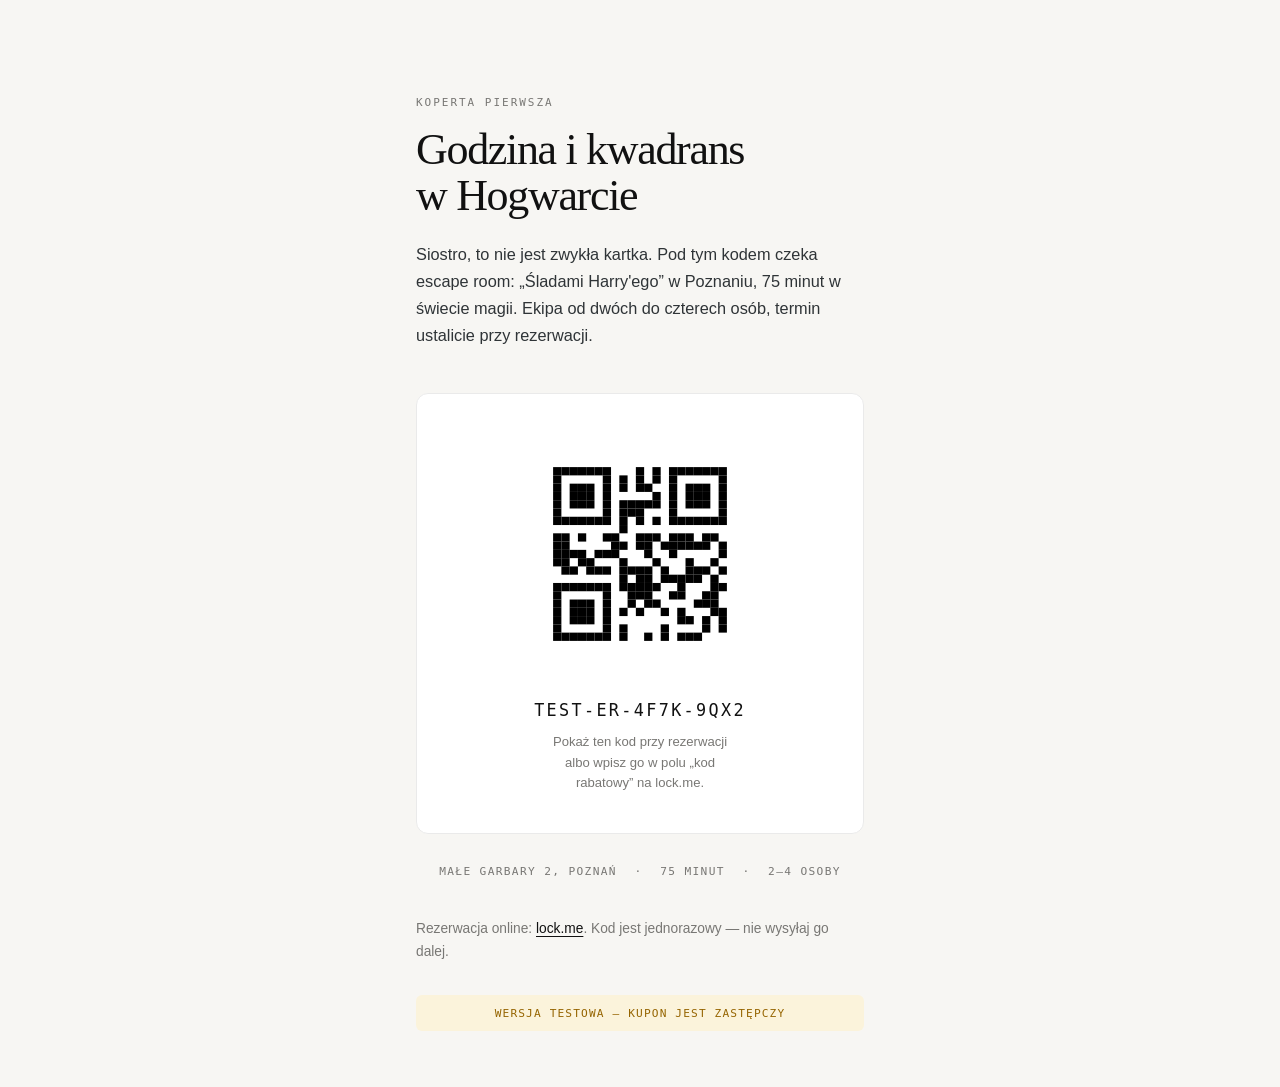
==== docs/index.html @ 8e48759a "Strona-zagadka z kuponem: kodek hex, QR inline, karta A4 do druku" ====
<!doctype html>
<html lang="pl">
<head>
<meta charset="utf-8">
<meta name="viewport" content="width=device-width, initial-scale=1">
<meta name="robots" content="noindex,nofollow,noarchive">
<title>Koperta pierwsza — kod</title>
<style>
/* Wspólne CSS strony i karty. Paleta: ciepła kość, off-black, jeden pastel na ostrzeżenie. */
:root {
  --bone: #f7f6f3;
  --surface: #ffffff;
  --line: #eaeaea;
  --ink: #111111;
  --muted: #787774;
  --note-bg: #fbf3db;
  --note-ink: #956400;
  --serif: "Iowan Old Style", "Palatino Linotype", Palatino, "Book Antiqua", Georgia, serif;
  --sans: "Helvetica Neue", Helvetica, system-ui, -apple-system, "Segoe UI", sans-serif;
  --mono: "JetBrains Mono", ui-monospace, "SF Mono", "DejaVu Sans Mono", monospace;
}

* { box-sizing: border-box; }

body {
  margin: 0;
  background: var(--bone);
  color: var(--ink);
  font-family: var(--sans);
  -webkit-font-smoothing: antialiased;
}

.eyebrow {
  margin: 0;
  font-family: var(--mono);
  font-size: 0.688rem;
  letter-spacing: 0.18em;
  text-transform: uppercase;
  color: var(--muted);
}

a { color: var(--ink); text-decoration-thickness: 1px; text-underline-offset: 3px; }
a:hover { color: #333; }

code {
  font-family: var(--mono);
  font-size: 0.92em;
  background: var(--bone);
  border: 1px solid var(--line);
  border-radius: 4px;
  padding: 0.05em 0.35em;
}
.wrap {
  max-width: 32rem;
  margin: 0 auto;
  padding: clamp(2.5rem, 8vw, 6rem) clamp(1.25rem, 5vw, 2rem) 3.5rem;
}

h1 {
  margin: 1.1rem 0 0;
  font-family: var(--serif);
  font-weight: 500;
  font-size: clamp(2rem, 7vw, 2.75rem);
  line-height: 1.05;
  letter-spacing: -0.03em;
  text-wrap: balance;
}

.lead {
  margin: 1.4rem 0 0;
  font-size: 1.02rem;
  line-height: 1.65;
  color: #2f3437;
  text-wrap: pretty;
}

.ticket {
  margin: 2.75rem 0 0;
  padding: clamp(1.75rem, 6vw, 2.5rem);
  background: var(--surface);
  border: 1px solid var(--line);
  border-radius: 12px;
  text-align: center;
  transition: box-shadow 200ms ease;
}
.ticket:hover { box-shadow: 0 2px 8px rgba(0, 0, 0, 0.04); }

.qr { width: min(15rem, 62vw); margin: 0 auto; }
.qr svg { display: block; width: 100%; height: auto; }

.code {
  margin: 1.6rem 0 0;
  font-family: var(--mono);
  font-size: 1.05rem;
  letter-spacing: 0.14em;
}

.note {
  margin: 0.8rem auto 0;
  max-width: 26ch;
  font-size: 0.82rem;
  line-height: 1.55;
  color: var(--muted);
}

.meta {
  display: flex;
  flex-wrap: wrap;
  justify-content: center;
  gap: 0.5rem 1.1rem;
  margin: 1.9rem 0 0;
  font-family: var(--mono);
  font-size: 0.7rem;
  letter-spacing: 0.12em;
  text-transform: uppercase;
  color: var(--muted);
}
.meta span + span::before { content: "·"; margin-right: 1.1rem; }

.foot {
  margin: 2.5rem 0 0;
  font-size: 0.86rem;
  line-height: 1.65;
  color: var(--muted);
}

.notice {
  margin: 2rem 0 0;
  padding: 0.72rem 0.9rem;
  background: var(--note-bg);
  color: var(--note-ink);
  border-radius: 6px;
  font-family: var(--mono);
  font-size: 0.7rem;
  letter-spacing: 0.1em;
  text-transform: uppercase;
  text-align: center;
}

.rise {
  animation: rise 600ms cubic-bezier(0.16, 1, 0.3, 1) both;
  animation-delay: calc(var(--i, 0) * 90ms);
}
@keyframes rise { from { opacity: 0; transform: translateY(12px); } }
@media (prefers-reduced-motion: reduce) { .rise { animation: none; } }
</style>
</head>
<body>
<main class="wrap">
  <header>
    <p class="eyebrow rise" style="--i:0">Koperta pierwsza</p>
    <h1 class="rise" style="--i:0">Godzina i kwadrans w Hogwarcie</h1>
    <p class="lead rise" style="--i:1">Siostro, to nie jest zwykła kartka. Pod tym kodem czeka escape room: „Śladami Harry'ego” w Poznaniu, 75 minut w świecie magii. Ekipa od dwóch do czterech osób, termin ustalicie przy rezerwacji.</p>
  </header>

  <section class="ticket rise" style="--i:2">
    <div class="qr"><svg xmlns="http://www.w3.org/2000/svg" viewBox="0 0 29 29" preserveAspectRatio="xMidYMid meet" role="img" aria-label="Kod QR kuponu">
	<g id="QRcode">
		<rect x="0" y="0" width="29" height="29" fill="#ffffff"/>
		<g id="Pattern" transform="translate(4,4)">
			<rect x="0" y="0" width="1" height="1" fill="#000000"/>
			<rect x="1" y="0" width="1" height="1" fill="#000000"/>
			<rect x="2" y="0" width="1" height="1" fill="#000000"/>
			<rect x="3" y="0" width="1" height="1" fill="#000000"/>
			<rect x="4" y="0" width="1" height="1" fill="#000000"/>
			<rect x="5" y="0" width="1" height="1" fill="#000000"/>
			<rect x="6" y="0" width="1" height="1" fill="#000000"/>
			<rect x="10" y="0" width="1" height="1" fill="#000000"/>
			<rect x="12" y="0" width="1" height="1" fill="#000000"/>
			<rect x="14" y="0" width="1" height="1" fill="#000000"/>
			<rect x="15" y="0" width="1" height="1" fill="#000000"/>
			<rect x="16" y="0" width="1" height="1" fill="#000000"/>
			<rect x="17" y="0" width="1" height="1" fill="#000000"/>
			<rect x="18" y="0" width="1" height="1" fill="#000000"/>
			<rect x="19" y="0" width="1" height="1" fill="#000000"/>
			<rect x="20" y="0" width="1" height="1" fill="#000000"/>
			<rect x="0" y="1" width="1" height="1" fill="#000000"/>
			<rect x="6" y="1" width="1" height="1" fill="#000000"/>
			<rect x="8" y="1" width="1" height="1" fill="#000000"/>
			<rect x="10" y="1" width="1" height="1" fill="#000000"/>
			<rect x="12" y="1" width="1" height="1" fill="#000000"/>
			<rect x="14" y="1" width="1" height="1" fill="#000000"/>
			<rect x="20" y="1" width="1" height="1" fill="#000000"/>
			<rect x="0" y="2" width="1" height="1" fill="#000000"/>
			<rect x="2" y="2" width="1" height="1" fill="#000000"/>
			<rect x="3" y="2" width="1" height="1" fill="#000000"/>
			<rect x="4" y="2" width="1" height="1" fill="#000000"/>
			<rect x="6" y="2" width="1" height="1" fill="#000000"/>
			<rect x="8" y="2" width="1" height="1" fill="#000000"/>
			<rect x="10" y="2" width="1" height="1" fill="#000000"/>
			<rect x="11" y="2" width="1" height="1" fill="#000000"/>
			<rect x="14" y="2" width="1" height="1" fill="#000000"/>
			<rect x="16" y="2" width="1" height="1" fill="#000000"/>
			<rect x="17" y="2" width="1" height="1" fill="#000000"/>
			<rect x="18" y="2" width="1" height="1" fill="#000000"/>
			<rect x="20" y="2" width="1" height="1" fill="#000000"/>
			<rect x="0" y="3" width="1" height="1" fill="#000000"/>
			<rect x="2" y="3" width="1" height="1" fill="#000000"/>
			<rect x="3" y="3" width="1" height="1" fill="#000000"/>
			<rect x="4" y="3" width="1" height="1" fill="#000000"/>
			<rect x="6" y="3" width="1" height="1" fill="#000000"/>
			<rect x="12" y="3" width="1" height="1" fill="#000000"/>
			<rect x="14" y="3" width="1" height="1" fill="#000000"/>
			<rect x="16" y="3" width="1" height="1" fill="#000000"/>
			<rect x="17" y="3" width="1" height="1" fill="#000000"/>
			<rect x="18" y="3" width="1" height="1" fill="#000000"/>
			<rect x="20" y="3" width="1" height="1" fill="#000000"/>
			<rect x="0" y="4" width="1" height="1" fill="#000000"/>
			<rect x="2" y="4" width="1" height="1" fill="#000000"/>
			<rect x="3" y="4" width="1" height="1" fill="#000000"/>
			<rect x="4" y="4" width="1" height="1" fill="#000000"/>
			<rect x="6" y="4" width="1" height="1" fill="#000000"/>
			<rect x="8" y="4" width="1" height="1" fill="#000000"/>
			<rect x="9" y="4" width="1" height="1" fill="#000000"/>
			<rect x="10" y="4" width="1" height="1" fill="#000000"/>
			<rect x="11" y="4" width="1" height="1" fill="#000000"/>
			<rect x="12" y="4" width="1" height="1" fill="#000000"/>
			<rect x="14" y="4" width="1" height="1" fill="#000000"/>
			<rect x="16" y="4" width="1" height="1" fill="#000000"/>
			<rect x="17" y="4" width="1" height="1" fill="#000000"/>
			<rect x="18" y="4" width="1" height="1" fill="#000000"/>
			<rect x="20" y="4" width="1" height="1" fill="#000000"/>
			<rect x="0" y="5" width="1" height="1" fill="#000000"/>
			<rect x="6" y="5" width="1" height="1" fill="#000000"/>
			<rect x="8" y="5" width="1" height="1" fill="#000000"/>
			<rect x="9" y="5" width="1" height="1" fill="#000000"/>
			<rect x="10" y="5" width="1" height="1" fill="#000000"/>
			<rect x="14" y="5" width="1" height="1" fill="#000000"/>
			<rect x="20" y="5" width="1" height="1" fill="#000000"/>
			<rect x="0" y="6" width="1" height="1" fill="#000000"/>
			<rect x="1" y="6" width="1" height="1" fill="#000000"/>
			<rect x="2" y="6" width="1" height="1" fill="#000000"/>
			<rect x="3" y="6" width="1" height="1" fill="#000000"/>
			<rect x="4" y="6" width="1" height="1" fill="#000000"/>
			<rect x="5" y="6" width="1" height="1" fill="#000000"/>
			<rect x="6" y="6" width="1" height="1" fill="#000000"/>
			<rect x="8" y="6" width="1" height="1" fill="#000000"/>
			<rect x="10" y="6" width="1" height="1" fill="#000000"/>
			<rect x="12" y="6" width="1" height="1" fill="#000000"/>
			<rect x="14" y="6" width="1" height="1" fill="#000000"/>
			<rect x="15" y="6" width="1" height="1" fill="#000000"/>
			<rect x="16" y="6" width="1" height="1" fill="#000000"/>
			<rect x="17" y="6" width="1" height="1" fill="#000000"/>
			<rect x="18" y="6" width="1" height="1" fill="#000000"/>
			<rect x="19" y="6" width="1" height="1" fill="#000000"/>
			<rect x="20" y="6" width="1" height="1" fill="#000000"/>
			<rect x="8" y="7" width="1" height="1" fill="#000000"/>
			<rect x="0" y="8" width="1" height="1" fill="#000000"/>
			<rect x="1" y="8" width="1" height="1" fill="#000000"/>
			<rect x="3" y="8" width="1" height="1" fill="#000000"/>
			<rect x="6" y="8" width="1" height="1" fill="#000000"/>
			<rect x="7" y="8" width="1" height="1" fill="#000000"/>
			<rect x="10" y="8" width="1" height="1" fill="#000000"/>
			<rect x="11" y="8" width="1" height="1" fill="#000000"/>
			<rect x="12" y="8" width="1" height="1" fill="#000000"/>
			<rect x="14" y="8" width="1" height="1" fill="#000000"/>
			<rect x="15" y="8" width="1" height="1" fill="#000000"/>
			<rect x="16" y="8" width="1" height="1" fill="#000000"/>
			<rect x="18" y="8" width="1" height="1" fill="#000000"/>
			<rect x="19" y="8" width="1" height="1" fill="#000000"/>
			<rect x="0" y="9" width="1" height="1" fill="#000000"/>
			<rect x="1" y="9" width="1" height="1" fill="#000000"/>
			<rect x="7" y="9" width="1" height="1" fill="#000000"/>
			<rect x="8" y="9" width="1" height="1" fill="#000000"/>
			<rect x="10" y="9" width="1" height="1" fill="#000000"/>
			<rect x="11" y="9" width="1" height="1" fill="#000000"/>
			<rect x="13" y="9" width="1" height="1" fill="#000000"/>
			<rect x="14" y="9" width="1" height="1" fill="#000000"/>
			<rect x="15" y="9" width="1" height="1" fill="#000000"/>
			<rect x="16" y="9" width="1" height="1" fill="#000000"/>
			<rect x="17" y="9" width="1" height="1" fill="#000000"/>
			<rect x="18" y="9" width="1" height="1" fill="#000000"/>
			<rect x="20" y="9" width="1" height="1" fill="#000000"/>
			<rect x="0" y="10" width="1" height="1" fill="#000000"/>
			<rect x="1" y="10" width="1" height="1" fill="#000000"/>
			<rect x="2" y="10" width="1" height="1" fill="#000000"/>
			<rect x="3" y="10" width="1" height="1" fill="#000000"/>
			<rect x="5" y="10" width="1" height="1" fill="#000000"/>
			<rect x="6" y="10" width="1" height="1" fill="#000000"/>
			<rect x="7" y="10" width="1" height="1" fill="#000000"/>
			<rect x="11" y="10" width="1" height="1" fill="#000000"/>
			<rect x="14" y="10" width="1" height="1" fill="#000000"/>
			<rect x="20" y="10" width="1" height="1" fill="#000000"/>
			<rect x="0" y="11" width="1" height="1" fill="#000000"/>
			<rect x="1" y="11" width="1" height="1" fill="#000000"/>
			<rect x="3" y="11" width="1" height="1" fill="#000000"/>
			<rect x="4" y="11" width="1" height="1" fill="#000000"/>
			<rect x="8" y="11" width="1" height="1" fill="#000000"/>
			<rect x="12" y="11" width="1" height="1" fill="#000000"/>
			<rect x="16" y="11" width="1" height="1" fill="#000000"/>
			<rect x="19" y="11" width="1" height="1" fill="#000000"/>
			<rect x="1" y="12" width="1" height="1" fill="#000000"/>
			<rect x="2" y="12" width="1" height="1" fill="#000000"/>
			<rect x="4" y="12" width="1" height="1" fill="#000000"/>
			<rect x="5" y="12" width="1" height="1" fill="#000000"/>
			<rect x="6" y="12" width="1" height="1" fill="#000000"/>
			<rect x="8" y="12" width="1" height="1" fill="#000000"/>
			<rect x="9" y="12" width="1" height="1" fill="#000000"/>
			<rect x="10" y="12" width="1" height="1" fill="#000000"/>
			<rect x="11" y="12" width="1" height="1" fill="#000000"/>
			<rect x="13" y="12" width="1" height="1" fill="#000000"/>
			<rect x="16" y="12" width="1" height="1" fill="#000000"/>
			<rect x="17" y="12" width="1" height="1" fill="#000000"/>
			<rect x="18" y="12" width="1" height="1" fill="#000000"/>
			<rect x="20" y="12" width="1" height="1" fill="#000000"/>
			<rect x="8" y="13" width="1" height="1" fill="#000000"/>
			<rect x="10" y="13" width="1" height="1" fill="#000000"/>
			<rect x="11" y="13" width="1" height="1" fill="#000000"/>
			<rect x="13" y="13" width="1" height="1" fill="#000000"/>
			<rect x="14" y="13" width="1" height="1" fill="#000000"/>
			<rect x="15" y="13" width="1" height="1" fill="#000000"/>
			<rect x="16" y="13" width="1" height="1" fill="#000000"/>
			<rect x="17" y="13" width="1" height="1" fill="#000000"/>
			<rect x="19" y="13" width="1" height="1" fill="#000000"/>
			<rect x="0" y="14" width="1" height="1" fill="#000000"/>
			<rect x="1" y="14" width="1" height="1" fill="#000000"/>
			<rect x="2" y="14" width="1" height="1" fill="#000000"/>
			<rect x="3" y="14" width="1" height="1" fill="#000000"/>
			<rect x="4" y="14" width="1" height="1" fill="#000000"/>
			<rect x="5" y="14" width="1" height="1" fill="#000000"/>
			<rect x="6" y="14" width="1" height="1" fill="#000000"/>
			<rect x="8" y="14" width="1" height="1" fill="#000000"/>
			<rect x="9" y="14" width="1" height="1" fill="#000000"/>
			<rect x="10" y="14" width="1" height="1" fill="#000000"/>
			<rect x="11" y="14" width="1" height="1" fill="#000000"/>
			<rect x="12" y="14" width="1" height="1" fill="#000000"/>
			<rect x="15" y="14" width="1" height="1" fill="#000000"/>
			<rect x="19" y="14" width="1" height="1" fill="#000000"/>
			<rect x="20" y="14" width="1" height="1" fill="#000000"/>
			<rect x="0" y="15" width="1" height="1" fill="#000000"/>
			<rect x="6" y="15" width="1" height="1" fill="#000000"/>
			<rect x="9" y="15" width="1" height="1" fill="#000000"/>
			<rect x="10" y="15" width="1" height="1" fill="#000000"/>
			<rect x="11" y="15" width="1" height="1" fill="#000000"/>
			<rect x="14" y="15" width="1" height="1" fill="#000000"/>
			<rect x="15" y="15" width="1" height="1" fill="#000000"/>
			<rect x="18" y="15" width="1" height="1" fill="#000000"/>
			<rect x="19" y="15" width="1" height="1" fill="#000000"/>
			<rect x="0" y="16" width="1" height="1" fill="#000000"/>
			<rect x="2" y="16" width="1" height="1" fill="#000000"/>
			<rect x="3" y="16" width="1" height="1" fill="#000000"/>
			<rect x="4" y="16" width="1" height="1" fill="#000000"/>
			<rect x="6" y="16" width="1" height="1" fill="#000000"/>
			<rect x="9" y="16" width="1" height="1" fill="#000000"/>
			<rect x="11" y="16" width="1" height="1" fill="#000000"/>
			<rect x="12" y="16" width="1" height="1" fill="#000000"/>
			<rect x="17" y="16" width="1" height="1" fill="#000000"/>
			<rect x="18" y="16" width="1" height="1" fill="#000000"/>
			<rect x="19" y="16" width="1" height="1" fill="#000000"/>
			<rect x="0" y="17" width="1" height="1" fill="#000000"/>
			<rect x="2" y="17" width="1" height="1" fill="#000000"/>
			<rect x="3" y="17" width="1" height="1" fill="#000000"/>
			<rect x="4" y="17" width="1" height="1" fill="#000000"/>
			<rect x="6" y="17" width="1" height="1" fill="#000000"/>
			<rect x="8" y="17" width="1" height="1" fill="#000000"/>
			<rect x="10" y="17" width="1" height="1" fill="#000000"/>
			<rect x="13" y="17" width="1" height="1" fill="#000000"/>
			<rect x="15" y="17" width="1" height="1" fill="#000000"/>
			<rect x="19" y="17" width="1" height="1" fill="#000000"/>
			<rect x="20" y="17" width="1" height="1" fill="#000000"/>
			<rect x="0" y="18" width="1" height="1" fill="#000000"/>
			<rect x="2" y="18" width="1" height="1" fill="#000000"/>
			<rect x="3" y="18" width="1" height="1" fill="#000000"/>
			<rect x="4" y="18" width="1" height="1" fill="#000000"/>
			<rect x="6" y="18" width="1" height="1" fill="#000000"/>
			<rect x="15" y="18" width="1" height="1" fill="#000000"/>
			<rect x="16" y="18" width="1" height="1" fill="#000000"/>
			<rect x="18" y="18" width="1" height="1" fill="#000000"/>
			<rect x="20" y="18" width="1" height="1" fill="#000000"/>
			<rect x="0" y="19" width="1" height="1" fill="#000000"/>
			<rect x="6" y="19" width="1" height="1" fill="#000000"/>
			<rect x="8" y="19" width="1" height="1" fill="#000000"/>
			<rect x="13" y="19" width="1" height="1" fill="#000000"/>
			<rect x="18" y="19" width="1" height="1" fill="#000000"/>
			<rect x="20" y="19" width="1" height="1" fill="#000000"/>
			<rect x="0" y="20" width="1" height="1" fill="#000000"/>
			<rect x="1" y="20" width="1" height="1" fill="#000000"/>
			<rect x="2" y="20" width="1" height="1" fill="#000000"/>
			<rect x="3" y="20" width="1" height="1" fill="#000000"/>
			<rect x="4" y="20" width="1" height="1" fill="#000000"/>
			<rect x="5" y="20" width="1" height="1" fill="#000000"/>
			<rect x="6" y="20" width="1" height="1" fill="#000000"/>
			<rect x="8" y="20" width="1" height="1" fill="#000000"/>
			<rect x="11" y="20" width="1" height="1" fill="#000000"/>
			<rect x="13" y="20" width="1" height="1" fill="#000000"/>
			<rect x="15" y="20" width="1" height="1" fill="#000000"/>
			<rect x="16" y="20" width="1" height="1" fill="#000000"/>
			<rect x="17" y="20" width="1" height="1" fill="#000000"/>
		</g>
	</g>
</svg></div>
    <p class="code">TEST-ER-4F7K-9QX2</p>
    <p class="note">Pokaż ten kod przy rezerwacji albo wpisz go w polu „kod rabatowy” na lock.me.</p>
  </section>

  <p class="meta rise" style="--i:3">
<span>Małe Garbary 2, Poznań</span><span>75 minut</span><span>2–4 osoby</span>  </p>

  <p class="foot rise" style="--i:4">
    Rezerwacja online: <a href="https://lock.me/pl/poland/wielkopolskie/poznan/escape-room/find-a-way-2/11574-sladami-harryego" rel="noreferrer">lock.me</a>.
    Kod jest jednorazowy — nie wysyłaj go dalej.
  </p>

  <p class="notice rise" style="--i:5">Wersja testowa — kupon jest zastępczy</p>
</main>
</body>
</html>
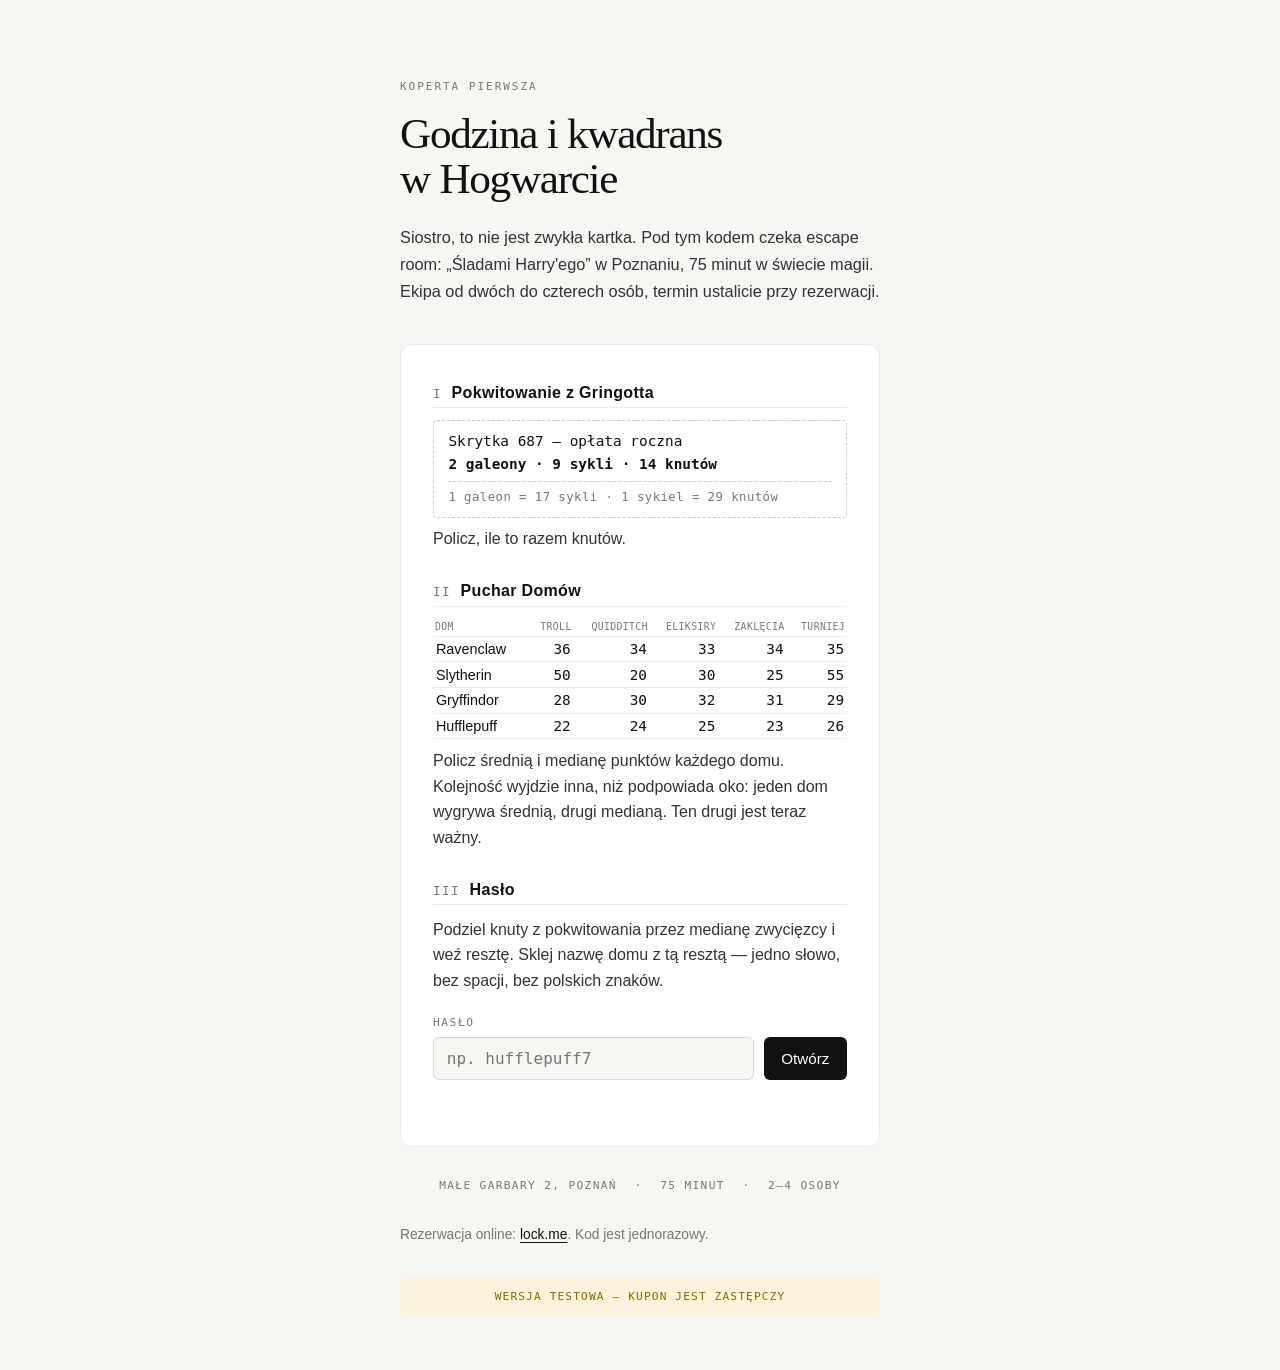
==== commit 6d4ba222: "Zagadka przeniesiona na stronę; kupon tylko jako szyfrogram AES-GCM" ====
--- a/docs/index.html
+++ b/docs/index.html
@@ -4,7 +4,7 @@
 <meta charset="utf-8">
 <meta name="viewport" content="width=device-width, initial-scale=1">
 <meta name="robots" content="noindex,nofollow,noarchive">
-<title>Koperta pierwsza — kod</title>
+<title>Koperta pierwsza — zagadka</title>
 <style>
 /* Wspólne CSS strony i karty. Paleta: ciepła kość, off-black, jeden pastel na ostrzeżenie. */
 :root {
@@ -50,17 +50,110 @@
   border-radius: 4px;
   padding: 0.05em 0.35em;
 }
+
+/* ── Zagadka ────────────────────────────────────────────────────────────────
+   Wspólne dla strony i kartki do druku. Jednostki w em, żeby ten sam blok
+   czytał się dobrze i na ekranie (16px), i na A4 (10.5pt ustawione na .sheet). */
+
+.step {
+  display: flex;
+  align-items: baseline;
+  gap: 0.6em;
+  margin: 1.9em 0 0.7em;
+  padding-bottom: 0.35em;
+  border-bottom: 1px solid var(--line);
+  font-size: 1em;
+  font-weight: 600;
+  letter-spacing: 0.02em;
+}
+.step span {
+  font-family: var(--mono);
+  font-size: 0.78em;
+  font-weight: 400;
+  letter-spacing: 0.12em;
+  color: var(--muted);
+}
+
+.step-note { margin: 0.55em 0 0; line-height: 1.6; color: #2f3437; }
+
+.receipt {
+  margin-top: 0.4em;
+  padding: 0.85em 1em;
+  border: 1px dashed #cdcac2;
+  border-radius: 4px;
+  font-family: var(--mono);
+  font-size: 0.9em;
+}
+.receipt-row { display: flex; flex-wrap: wrap; justify-content: space-between; gap: 0.5em 1em; }
+.receipt-row .num { font-weight: 600; }
+.receipt-rule { margin: 0.6em 0; border-top: 1px dashed #cdcac2; }
+.receipt-key { margin: 0; font-size: 0.85em; letter-spacing: 0.04em; color: var(--muted); }
+
+table.points {
+  width: 100%;
+  margin-top: 0.3em;
+  border-collapse: collapse;
+  font-size: 0.9em;
+}
+table.points th,
+table.points td { padding: 0.3em 0.2em; border-bottom: 1px solid var(--line); text-align: right; }
+table.points th:first-child { text-align: left; }
+table.points thead th {
+  font-family: var(--mono);
+  font-size: 0.68em;
+  font-weight: 400;
+  letter-spacing: 0.04em;
+  line-height: 1.2;
+  text-transform: uppercase;
+  color: var(--muted);
+}
+table.points tbody th { font-weight: 500; }
+table.points td { font-family: var(--mono); }
+
+.hexlabel {
+  margin: 1.7em 0 0;
+  font-family: var(--mono);
+  font-size: 0.72rem;
+  letter-spacing: 0.14em;
+  text-transform: uppercase;
+  color: var(--muted);
+}
+
+.hex {
+  margin: 0.5em 0 0.9em;
+  padding: 0.9em 0;
+  border-top: 1px solid var(--ink);
+  border-bottom: 1px solid var(--ink);
+  font-family: var(--mono);
+  font-size: 1em;
+  line-height: 2;
+  letter-spacing: 0.14em;
+  white-space: pre;
+}
+
+.hint { margin: 0; font-size: 0.92em; line-height: 1.6; color: var(--muted); }
+
+.key-grid {
+  display: grid;
+  grid-template-columns: repeat(6, 1fr);
+  gap: 0.18rem 0.8rem;
+  margin-top: 1.4rem;
+  font-family: var(--mono);
+  font-size: 0.8em;
+}
+.key-grid span { display: flex; gap: 0.4rem; }
+.key-grid b { font-weight: 500; color: var(--muted); }
 .wrap {
-  max-width: 32rem;
+  max-width: 34rem;
   margin: 0 auto;
-  padding: clamp(2.5rem, 8vw, 6rem) clamp(1.25rem, 5vw, 2rem) 3.5rem;
+  padding: clamp(2.5rem, 8vw, 5rem) clamp(1.25rem, 5vw, 2rem) 3.5rem;
 }
 
 h1 {
   margin: 1.1rem 0 0;
   font-family: var(--serif);
   font-weight: 500;
-  font-size: clamp(2rem, 7vw, 2.75rem);
+  font-size: clamp(2rem, 7vw, 2.7rem);
   line-height: 1.05;
   letter-spacing: -0.03em;
   text-wrap: balance;
@@ -74,30 +167,96 @@
   text-wrap: pretty;
 }
 
+.puzzle {
+  margin-top: 2.5rem;
+  padding: clamp(1.4rem, 5vw, 2rem);
+  background: var(--surface);
+  border: 1px solid var(--line);
+  border-radius: 12px;
+}
+.puzzle .step:first-of-type { margin-top: 0.4rem; }
+
+form { margin-top: 1.4rem; }
+
+label {
+  display: block;
+  font-family: var(--mono);
+  font-size: 0.7rem;
+  letter-spacing: 0.14em;
+  text-transform: uppercase;
+  color: var(--muted);
+}
+
+.row { display: flex; gap: 0.6rem; margin-top: 0.5rem; }
+
+input[type="text"] {
+  flex: 1;
+  min-width: 0;
+  padding: 0.7rem 0.8rem;
+  border: 1px solid #dcd9d2;
+  border-radius: 6px;
+  background: var(--bone);
+  color: var(--ink);
+  font-family: var(--mono);
+  font-size: 1rem;
+}
+input[type="text"]:focus {
+  outline: none;
+  border-color: var(--ink);
+  background: var(--surface);
+}
+
+button {
+  padding: 0.7rem 1.1rem;
+  border: 0;
+  border-radius: 6px;
+  background: var(--ink);
+  color: #fff;
+  font-family: var(--sans);
+  font-size: 0.95rem;
+  cursor: pointer;
+}
+button:hover { background: #333; }
+button:active { transform: scale(0.98); }
+
+.status {
+  min-height: 1.4rem;
+  margin: 0.7rem 0 0;
+  font-size: 0.86rem;
+  line-height: 1.5;
+  color: var(--muted);
+}
+.status[data-state="error"] { color: #9f2f2d; }
+
 .ticket {
-  margin: 2.75rem 0 0;
-  padding: clamp(1.75rem, 6vw, 2.5rem);
+  margin: 2rem 0 0;
+  padding: clamp(1.6rem, 6vw, 2.5rem);
   background: var(--surface);
   border: 1px solid var(--line);
   border-radius: 12px;
   text-align: center;
-  transition: box-shadow 200ms ease;
-}
-.ticket:hover { box-shadow: 0 2px 8px rgba(0, 0, 0, 0.04); }
-
+}
+.ticket[hidden] { display: none; }
+.text:empty { display: none; }
+.text {
+  margin: 0 auto 1.4rem;
+  max-width: 30ch;
+  font-family: var(--serif);
+  font-size: 1.15rem;
+  line-height: 1.5;
+}
+.qr:empty { display: none; }
 .qr { width: min(15rem, 62vw); margin: 0 auto; }
-.qr svg { display: block; width: 100%; height: auto; }
-
+.qr img { display: block; width: 100%; height: auto; }
 .code {
-  margin: 1.6rem 0 0;
+  margin: 1.5rem 0 0;
   font-family: var(--mono);
   font-size: 1.05rem;
   letter-spacing: 0.14em;
 }
-
 .note {
   margin: 0.8rem auto 0;
-  max-width: 26ch;
+  max-width: 28ch;
   font-size: 0.82rem;
   line-height: 1.55;
   color: var(--muted);
@@ -108,7 +267,7 @@
   flex-wrap: wrap;
   justify-content: center;
   gap: 0.5rem 1.1rem;
-  margin: 1.9rem 0 0;
+  margin: 2rem 0 0;
   font-family: var(--mono);
   font-size: 0.7rem;
   letter-spacing: 0.12em;
@@ -117,12 +276,7 @@
 }
 .meta span + span::before { content: "·"; margin-right: 1.1rem; }
 
-.foot {
-  margin: 2.5rem 0 0;
-  font-size: 0.86rem;
-  line-height: 1.65;
-  color: var(--muted);
-}
+.foot { margin: 2rem 0 0; font-size: 0.86rem; line-height: 1.65; color: var(--muted); }
 
 .notice {
   margin: 2rem 0 0;
@@ -153,244 +307,57 @@
     <p class="lead rise" style="--i:1">Siostro, to nie jest zwykła kartka. Pod tym kodem czeka escape room: „Śladami Harry'ego” w Poznaniu, 75 minut w świecie magii. Ekipa od dwóch do czterech osób, termin ustalicie przy rezerwacji.</p>
   </header>
 
-  <section class="ticket rise" style="--i:2">
-    <div class="qr"><svg xmlns="http://www.w3.org/2000/svg" viewBox="0 0 29 29" preserveAspectRatio="xMidYMid meet" role="img" aria-label="Kod QR kuponu">
-	<g id="QRcode">
-		<rect x="0" y="0" width="29" height="29" fill="#ffffff"/>
-		<g id="Pattern" transform="translate(4,4)">
-			<rect x="0" y="0" width="1" height="1" fill="#000000"/>
-			<rect x="1" y="0" width="1" height="1" fill="#000000"/>
-			<rect x="2" y="0" width="1" height="1" fill="#000000"/>
-			<rect x="3" y="0" width="1" height="1" fill="#000000"/>
-			<rect x="4" y="0" width="1" height="1" fill="#000000"/>
-			<rect x="5" y="0" width="1" height="1" fill="#000000"/>
-			<rect x="6" y="0" width="1" height="1" fill="#000000"/>
-			<rect x="10" y="0" width="1" height="1" fill="#000000"/>
-			<rect x="12" y="0" width="1" height="1" fill="#000000"/>
-			<rect x="14" y="0" width="1" height="1" fill="#000000"/>
-			<rect x="15" y="0" width="1" height="1" fill="#000000"/>
-			<rect x="16" y="0" width="1" height="1" fill="#000000"/>
-			<rect x="17" y="0" width="1" height="1" fill="#000000"/>
-			<rect x="18" y="0" width="1" height="1" fill="#000000"/>
-			<rect x="19" y="0" width="1" height="1" fill="#000000"/>
-			<rect x="20" y="0" width="1" height="1" fill="#000000"/>
-			<rect x="0" y="1" width="1" height="1" fill="#000000"/>
-			<rect x="6" y="1" width="1" height="1" fill="#000000"/>
-			<rect x="8" y="1" width="1" height="1" fill="#000000"/>
-			<rect x="10" y="1" width="1" height="1" fill="#000000"/>
-			<rect x="12" y="1" width="1" height="1" fill="#000000"/>
-			<rect x="14" y="1" width="1" height="1" fill="#000000"/>
-			<rect x="20" y="1" width="1" height="1" fill="#000000"/>
-			<rect x="0" y="2" width="1" height="1" fill="#000000"/>
-			<rect x="2" y="2" width="1" height="1" fill="#000000"/>
-			<rect x="3" y="2" width="1" height="1" fill="#000000"/>
-			<rect x="4" y="2" width="1" height="1" fill="#000000"/>
-			<rect x="6" y="2" width="1" height="1" fill="#000000"/>
-			<rect x="8" y="2" width="1" height="1" fill="#000000"/>
-			<rect x="10" y="2" width="1" height="1" fill="#000000"/>
-			<rect x="11" y="2" width="1" height="1" fill="#000000"/>
-			<rect x="14" y="2" width="1" height="1" fill="#000000"/>
-			<rect x="16" y="2" width="1" height="1" fill="#000000"/>
-			<rect x="17" y="2" width="1" height="1" fill="#000000"/>
-			<rect x="18" y="2" width="1" height="1" fill="#000000"/>
-			<rect x="20" y="2" width="1" height="1" fill="#000000"/>
-			<rect x="0" y="3" width="1" height="1" fill="#000000"/>
-			<rect x="2" y="3" width="1" height="1" fill="#000000"/>
-			<rect x="3" y="3" width="1" height="1" fill="#000000"/>
-			<rect x="4" y="3" width="1" height="1" fill="#000000"/>
-			<rect x="6" y="3" width="1" height="1" fill="#000000"/>
-			<rect x="12" y="3" width="1" height="1" fill="#000000"/>
-			<rect x="14" y="3" width="1" height="1" fill="#000000"/>
-			<rect x="16" y="3" width="1" height="1" fill="#000000"/>
-			<rect x="17" y="3" width="1" height="1" fill="#000000"/>
-			<rect x="18" y="3" width="1" height="1" fill="#000000"/>
-			<rect x="20" y="3" width="1" height="1" fill="#000000"/>
-			<rect x="0" y="4" width="1" height="1" fill="#000000"/>
-			<rect x="2" y="4" width="1" height="1" fill="#000000"/>
-			<rect x="3" y="4" width="1" height="1" fill="#000000"/>
-			<rect x="4" y="4" width="1" height="1" fill="#000000"/>
-			<rect x="6" y="4" width="1" height="1" fill="#000000"/>
-			<rect x="8" y="4" width="1" height="1" fill="#000000"/>
-			<rect x="9" y="4" width="1" height="1" fill="#000000"/>
-			<rect x="10" y="4" width="1" height="1" fill="#000000"/>
-			<rect x="11" y="4" width="1" height="1" fill="#000000"/>
-			<rect x="12" y="4" width="1" height="1" fill="#000000"/>
-			<rect x="14" y="4" width="1" height="1" fill="#000000"/>
-			<rect x="16" y="4" width="1" height="1" fill="#000000"/>
-			<rect x="17" y="4" width="1" height="1" fill="#000000"/>
-			<rect x="18" y="4" width="1" height="1" fill="#000000"/>
-			<rect x="20" y="4" width="1" height="1" fill="#000000"/>
-			<rect x="0" y="5" width="1" height="1" fill="#000000"/>
-			<rect x="6" y="5" width="1" height="1" fill="#000000"/>
-			<rect x="8" y="5" width="1" height="1" fill="#000000"/>
-			<rect x="9" y="5" width="1" height="1" fill="#000000"/>
-			<rect x="10" y="5" width="1" height="1" fill="#000000"/>
-			<rect x="14" y="5" width="1" height="1" fill="#000000"/>
-			<rect x="20" y="5" width="1" height="1" fill="#000000"/>
-			<rect x="0" y="6" width="1" height="1" fill="#000000"/>
-			<rect x="1" y="6" width="1" height="1" fill="#000000"/>
-			<rect x="2" y="6" width="1" height="1" fill="#000000"/>
-			<rect x="3" y="6" width="1" height="1" fill="#000000"/>
-			<rect x="4" y="6" width="1" height="1" fill="#000000"/>
-			<rect x="5" y="6" width="1" height="1" fill="#000000"/>
-			<rect x="6" y="6" width="1" height="1" fill="#000000"/>
-			<rect x="8" y="6" width="1" height="1" fill="#000000"/>
-			<rect x="10" y="6" width="1" height="1" fill="#000000"/>
-			<rect x="12" y="6" width="1" height="1" fill="#000000"/>
-			<rect x="14" y="6" width="1" height="1" fill="#000000"/>
-			<rect x="15" y="6" width="1" height="1" fill="#000000"/>
-			<rect x="16" y="6" width="1" height="1" fill="#000000"/>
-			<rect x="17" y="6" width="1" height="1" fill="#000000"/>
-			<rect x="18" y="6" width="1" height="1" fill="#000000"/>
-			<rect x="19" y="6" width="1" height="1" fill="#000000"/>
-			<rect x="20" y="6" width="1" height="1" fill="#000000"/>
-			<rect x="8" y="7" width="1" height="1" fill="#000000"/>
-			<rect x="0" y="8" width="1" height="1" fill="#000000"/>
-			<rect x="1" y="8" width="1" height="1" fill="#000000"/>
-			<rect x="3" y="8" width="1" height="1" fill="#000000"/>
-			<rect x="6" y="8" width="1" height="1" fill="#000000"/>
-			<rect x="7" y="8" width="1" height="1" fill="#000000"/>
-			<rect x="10" y="8" width="1" height="1" fill="#000000"/>
-			<rect x="11" y="8" width="1" height="1" fill="#000000"/>
-			<rect x="12" y="8" width="1" height="1" fill="#000000"/>
-			<rect x="14" y="8" width="1" height="1" fill="#000000"/>
-			<rect x="15" y="8" width="1" height="1" fill="#000000"/>
-			<rect x="16" y="8" width="1" height="1" fill="#000000"/>
-			<rect x="18" y="8" width="1" height="1" fill="#000000"/>
-			<rect x="19" y="8" width="1" height="1" fill="#000000"/>
-			<rect x="0" y="9" width="1" height="1" fill="#000000"/>
-			<rect x="1" y="9" width="1" height="1" fill="#000000"/>
-			<rect x="7" y="9" width="1" height="1" fill="#000000"/>
-			<rect x="8" y="9" width="1" height="1" fill="#000000"/>
-			<rect x="10" y="9" width="1" height="1" fill="#000000"/>
-			<rect x="11" y="9" width="1" height="1" fill="#000000"/>
-			<rect x="13" y="9" width="1" height="1" fill="#000000"/>
-			<rect x="14" y="9" width="1" height="1" fill="#000000"/>
-			<rect x="15" y="9" width="1" height="1" fill="#000000"/>
-			<rect x="16" y="9" width="1" height="1" fill="#000000"/>
-			<rect x="17" y="9" width="1" height="1" fill="#000000"/>
-			<rect x="18" y="9" width="1" height="1" fill="#000000"/>
-			<rect x="20" y="9" width="1" height="1" fill="#000000"/>
-			<rect x="0" y="10" width="1" height="1" fill="#000000"/>
-			<rect x="1" y="10" width="1" height="1" fill="#000000"/>
-			<rect x="2" y="10" width="1" height="1" fill="#000000"/>
-			<rect x="3" y="10" width="1" height="1" fill="#000000"/>
-			<rect x="5" y="10" width="1" height="1" fill="#000000"/>
-			<rect x="6" y="10" width="1" height="1" fill="#000000"/>
-			<rect x="7" y="10" width="1" height="1" fill="#000000"/>
-			<rect x="11" y="10" width="1" height="1" fill="#000000"/>
-			<rect x="14" y="10" width="1" height="1" fill="#000000"/>
-			<rect x="20" y="10" width="1" height="1" fill="#000000"/>
-			<rect x="0" y="11" width="1" height="1" fill="#000000"/>
-			<rect x="1" y="11" width="1" height="1" fill="#000000"/>
-			<rect x="3" y="11" width="1" height="1" fill="#000000"/>
-			<rect x="4" y="11" width="1" height="1" fill="#000000"/>
-			<rect x="8" y="11" width="1" height="1" fill="#000000"/>
-			<rect x="12" y="11" width="1" height="1" fill="#000000"/>
-			<rect x="16" y="11" width="1" height="1" fill="#000000"/>
-			<rect x="19" y="11" width="1" height="1" fill="#000000"/>
-			<rect x="1" y="12" width="1" height="1" fill="#000000"/>
-			<rect x="2" y="12" width="1" height="1" fill="#000000"/>
-			<rect x="4" y="12" width="1" height="1" fill="#000000"/>
-			<rect x="5" y="12" width="1" height="1" fill="#000000"/>
-			<rect x="6" y="12" width="1" height="1" fill="#000000"/>
-			<rect x="8" y="12" width="1" height="1" fill="#000000"/>
-			<rect x="9" y="12" width="1" height="1" fill="#000000"/>
-			<rect x="10" y="12" width="1" height="1" fill="#000000"/>
-			<rect x="11" y="12" width="1" height="1" fill="#000000"/>
-			<rect x="13" y="12" width="1" height="1" fill="#000000"/>
-			<rect x="16" y="12" width="1" height="1" fill="#000000"/>
-			<rect x="17" y="12" width="1" height="1" fill="#000000"/>
-			<rect x="18" y="12" width="1" height="1" fill="#000000"/>
-			<rect x="20" y="12" width="1" height="1" fill="#000000"/>
-			<rect x="8" y="13" width="1" height="1" fill="#000000"/>
-			<rect x="10" y="13" width="1" height="1" fill="#000000"/>
-			<rect x="11" y="13" width="1" height="1" fill="#000000"/>
-			<rect x="13" y="13" width="1" height="1" fill="#000000"/>
-			<rect x="14" y="13" width="1" height="1" fill="#000000"/>
-			<rect x="15" y="13" width="1" height="1" fill="#000000"/>
-			<rect x="16" y="13" width="1" height="1" fill="#000000"/>
-			<rect x="17" y="13" width="1" height="1" fill="#000000"/>
-			<rect x="19" y="13" width="1" height="1" fill="#000000"/>
-			<rect x="0" y="14" width="1" height="1" fill="#000000"/>
-			<rect x="1" y="14" width="1" height="1" fill="#000000"/>
-			<rect x="2" y="14" width="1" height="1" fill="#000000"/>
-			<rect x="3" y="14" width="1" height="1" fill="#000000"/>
-			<rect x="4" y="14" width="1" height="1" fill="#000000"/>
-			<rect x="5" y="14" width="1" height="1" fill="#000000"/>
-			<rect x="6" y="14" width="1" height="1" fill="#000000"/>
-			<rect x="8" y="14" width="1" height="1" fill="#000000"/>
-			<rect x="9" y="14" width="1" height="1" fill="#000000"/>
-			<rect x="10" y="14" width="1" height="1" fill="#000000"/>
-			<rect x="11" y="14" width="1" height="1" fill="#000000"/>
-			<rect x="12" y="14" width="1" height="1" fill="#000000"/>
-			<rect x="15" y="14" width="1" height="1" fill="#000000"/>
-			<rect x="19" y="14" width="1" height="1" fill="#000000"/>
-			<rect x="20" y="14" width="1" height="1" fill="#000000"/>
-			<rect x="0" y="15" width="1" height="1" fill="#000000"/>
-			<rect x="6" y="15" width="1" height="1" fill="#000000"/>
-			<rect x="9" y="15" width="1" height="1" fill="#000000"/>
-			<rect x="10" y="15" width="1" height="1" fill="#000000"/>
-			<rect x="11" y="15" width="1" height="1" fill="#000000"/>
-			<rect x="14" y="15" width="1" height="1" fill="#000000"/>
-			<rect x="15" y="15" width="1" height="1" fill="#000000"/>
-			<rect x="18" y="15" width="1" height="1" fill="#000000"/>
-			<rect x="19" y="15" width="1" height="1" fill="#000000"/>
-			<rect x="0" y="16" width="1" height="1" fill="#000000"/>
-			<rect x="2" y="16" width="1" height="1" fill="#000000"/>
-			<rect x="3" y="16" width="1" height="1" fill="#000000"/>
-			<rect x="4" y="16" width="1" height="1" fill="#000000"/>
-			<rect x="6" y="16" width="1" height="1" fill="#000000"/>
-			<rect x="9" y="16" width="1" height="1" fill="#000000"/>
-			<rect x="11" y="16" width="1" height="1" fill="#000000"/>
-			<rect x="12" y="16" width="1" height="1" fill="#000000"/>
-			<rect x="17" y="16" width="1" height="1" fill="#000000"/>
-			<rect x="18" y="16" width="1" height="1" fill="#000000"/>
-			<rect x="19" y="16" width="1" height="1" fill="#000000"/>
-			<rect x="0" y="17" width="1" height="1" fill="#000000"/>
-			<rect x="2" y="17" width="1" height="1" fill="#000000"/>
-			<rect x="3" y="17" width="1" height="1" fill="#000000"/>
-			<rect x="4" y="17" width="1" height="1" fill="#000000"/>
-			<rect x="6" y="17" width="1" height="1" fill="#000000"/>
-			<rect x="8" y="17" width="1" height="1" fill="#000000"/>
-			<rect x="10" y="17" width="1" height="1" fill="#000000"/>
-			<rect x="13" y="17" width="1" height="1" fill="#000000"/>
-			<rect x="15" y="17" width="1" height="1" fill="#000000"/>
-			<rect x="19" y="17" width="1" height="1" fill="#000000"/>
-			<rect x="20" y="17" width="1" height="1" fill="#000000"/>
-			<rect x="0" y="18" width="1" height="1" fill="#000000"/>
-			<rect x="2" y="18" width="1" height="1" fill="#000000"/>
-			<rect x="3" y="18" width="1" height="1" fill="#000000"/>
-			<rect x="4" y="18" width="1" height="1" fill="#000000"/>
-			<rect x="6" y="18" width="1" height="1" fill="#000000"/>
-			<rect x="15" y="18" width="1" height="1" fill="#000000"/>
-			<rect x="16" y="18" width="1" height="1" fill="#000000"/>
-			<rect x="18" y="18" width="1" height="1" fill="#000000"/>
-			<rect x="20" y="18" width="1" height="1" fill="#000000"/>
-			<rect x="0" y="19" width="1" height="1" fill="#000000"/>
-			<rect x="6" y="19" width="1" height="1" fill="#000000"/>
-			<rect x="8" y="19" width="1" height="1" fill="#000000"/>
-			<rect x="13" y="19" width="1" height="1" fill="#000000"/>
-			<rect x="18" y="19" width="1" height="1" fill="#000000"/>
-			<rect x="20" y="19" width="1" height="1" fill="#000000"/>
-			<rect x="0" y="20" width="1" height="1" fill="#000000"/>
-			<rect x="1" y="20" width="1" height="1" fill="#000000"/>
-			<rect x="2" y="20" width="1" height="1" fill="#000000"/>
-			<rect x="3" y="20" width="1" height="1" fill="#000000"/>
-			<rect x="4" y="20" width="1" height="1" fill="#000000"/>
-			<rect x="5" y="20" width="1" height="1" fill="#000000"/>
-			<rect x="6" y="20" width="1" height="1" fill="#000000"/>
-			<rect x="8" y="20" width="1" height="1" fill="#000000"/>
-			<rect x="11" y="20" width="1" height="1" fill="#000000"/>
-			<rect x="13" y="20" width="1" height="1" fill="#000000"/>
-			<rect x="15" y="20" width="1" height="1" fill="#000000"/>
-			<rect x="16" y="20" width="1" height="1" fill="#000000"/>
-			<rect x="17" y="20" width="1" height="1" fill="#000000"/>
-		</g>
-	</g>
-</svg></div>
-    <p class="code">TEST-ER-4F7K-9QX2</p>
-    <p class="note">Pokaż ten kod przy rezerwacji albo wpisz go w polu „kod rabatowy” na lock.me.</p>
+  <section class="puzzle rise" style="--i:2">
+    <h2 class="step"><span>I</span> Pokwitowanie z Gringotta</h2>
+    <div class="receipt">
+      <div class="receipt-row">
+        <span>Skrytka 687 — opłata roczna</span>
+        <span class="num">2 galeony · 9 sykli · 14 knutów</span>
+      </div>
+      <div class="receipt-rule"></div>
+      <p class="receipt-key">1 galeon = 17 sykli · 1 sykiel = 29 knutów</p>
+    </div>
+    <p class="step-note">Policz, ile to razem knutów.</p>
+
+    <h2 class="step"><span>II</span> Puchar Domów</h2>
+    <table class="points">
+      <thead>
+        <tr><th>dom</th><th>Troll</th><th>Quidditch</th><th>Eliksiry</th><th>Zaklęcia</th><th>Turniej</th></tr>
+      </thead>
+      <tbody>
+        <tr><th>Ravenclaw</th><td>36</td><td>34</td><td>33</td><td>34</td><td>35</td></tr>
+        <tr><th>Slytherin</th><td>50</td><td>20</td><td>30</td><td>25</td><td>55</td></tr>
+        <tr><th>Gryffindor</th><td>28</td><td>30</td><td>32</td><td>31</td><td>29</td></tr>
+        <tr><th>Hufflepuff</th><td>22</td><td>24</td><td>25</td><td>23</td><td>26</td></tr>
+      </tbody>
+    </table>
+    <p class="step-note">
+      Policz średnią i medianę punktów każdego domu. Kolejność wyjdzie inna, niż podpowiada
+      oko: jeden dom wygrywa średnią, drugi medianą. Ten drugi jest teraz ważny.
+    </p>
+
+    <h2 class="step"><span>III</span> Hasło</h2>
+    <p class="step-note">
+      Podziel knuty z pokwitowania przez medianę zwycięzcy i weź resztę. Sklej nazwę domu
+      z tą resztą — jedno słowo, bez spacji, bez polskich znaków.
+    </p>
+
+    <form id="unlock" autocomplete="off" novalidate>
+      <label for="answer">Hasło</label>
+      <div class="row">
+        <input id="answer" name="answer" type="text" placeholder="np. hufflepuff7"
+               spellcheck="false" autocapitalize="off" required>
+        <button type="submit">Otwórz</button>
+      </div>
+      <p class="status" id="status" role="status" aria-live="polite"></p>
+    </form>
+  </section>
+
+  <section class="ticket" id="ticket" hidden aria-live="polite">
+    <p class="text" id="text"></p>
+    <div class="qr" id="qr"></div>
+    <p class="code" id="code"></p>
+    <p class="note" id="note"></p>
   </section>
 
   <p class="meta rise" style="--i:3">
@@ -398,10 +365,123 @@
 
   <p class="foot rise" style="--i:4">
     Rezerwacja online: <a href="https://lock.me/pl/poland/wielkopolskie/poznan/escape-room/find-a-way-2/11574-sladami-harryego" rel="noreferrer">lock.me</a>.
-    Kod jest jednorazowy — nie wysyłaj go dalej.
+    Kod jest jednorazowy.
   </p>
 
   <p class="notice rise" style="--i:5">Wersja testowa — kupon jest zastępczy</p>
 </main>
+
+<noscript>
+  <p style="max-width:34rem;margin:0 auto 3rem;padding:0 1.5rem;color:#787774">
+    Kupon odszyfrowuje się w przeglądarce, więc bez JavaScriptu się nie pokaże.
+  </p>
+</noscript>
+
+<script type="application/json" id="box">{"ct": "ucVB+4rapRMLeAZX+KONCRTNPsqV++v5jcolgHCZkPIAUEpVcSb3pyTbBMYpxQdTxQKBVCOQWY3A5/GpyPPCDVI1Og4IL2H5/eiRUPrJoX6Pudw2A8seqW1kZiAJs3WbHIKKaH1HvTock9EmgUh+OFIrURzZJ/wPRSc51ImvcxSJ+s2RCWh+5ifmlrtFERyvufyhalAaaN2RRy0W4IMTcejx510QB6oXkw1AreRNvE7KA4UwMK+fPU4UUziH3Qiv5WwbNBIsXZE+Fd3S5HK4MBBrf/X64o5Z78bIoz2eia1RcUc03m57YHifvkPDvizjVaSkJs1CrnS9f+/OVGbUi7krH43htXn/M4waVJEfzhI1DsuzufGMPdFekfriaz02WETFQR6GFaHwn6tLp5d/eIYWCmobQJrOf9tSai1ORuavZua4sSiiPCdw9icA782YNqbiJG7VV49bQQp2BFJtuRi1SGIPIXZ/kNB3cbWFfOdCkhNlHE6UyBJYn68y3zPQ0q0ht86Hngw9IwLYoF+iir0kBr+Kwo5gDgZCBoGZvfKtSeRtIyrLQMnPgOGDR5e6p/DbYBnQQGXuiLromrP+ZePHeLU+HP/Hqau2px/2MhUjhEiQ+751qVC61HwXTzr64j6oLkOh0Ve0dJHAt+ywnxzIgmUA0MyxD0jsaT4MmzN6toM2rsH7lJY8niPGtKK9XMwHkEVB4Mk=", "iterations": 210000, "iv": "SjBvO3o20+yII26O", "salt": "q2rRXvdIHTLXWDKqmm5eFw=="}</script>
+<script>
+// Odszyfrowanie kuponu w przeglądarce: PBKDF2-SHA256 → AES-GCM.
+// Bez zależności i bez sieci — cała kryptografia siedzi w WebCrypto.
+// Hasło nie jest nigdzie zapisane: w stronie leży tylko szyfrogram, sól i IV.
+// Ten plik jest wstrzykiwany do <script> w index.html i testowany przez Deno.
+
+globalThis.presentUnlock = (() => {
+  const ITERACJE = 210000;
+
+  // Polskie znaki diakrytyczne składamy do ASCII, żeby "Hufflepuff 7", "hufflepuff7"
+  // i "HUFFLEPUFF-7" trafiły w to samo hasło.
+  function normalize(value) {
+    return value
+      .normalize("NFD")
+      .replace(/[\u0300-\u036f]/g, "")
+      .replace(/ł/gi, "l")
+      .toLowerCase()
+      .replace(/[^a-z0-9]/g, "");
+  }
+
+  function bytes(b64) {
+    return Uint8Array.from(atob(b64), (char) => char.charCodeAt(0));
+  }
+
+  async function deriveKey(password, salt, iterations) {
+    const material = await crypto.subtle.importKey(
+      "raw",
+      new TextEncoder().encode(password),
+      "PBKDF2",
+      false,
+      ["deriveKey"],
+    );
+    return crypto.subtle.deriveKey(
+      { name: "PBKDF2", salt, iterations, hash: "SHA-256" },
+      material,
+      { name: "AES-GCM", length: 256 },
+      false,
+      ["decrypt"],
+    );
+  }
+
+  // Zwraca {code, png} albo null, gdy hasło nie pasuje (AEAD tego nie udaje).
+  async function unlock(answer, box) {
+    const password = normalize(answer);
+    if (!password) return null;
+    try {
+      const key = await deriveKey(password, bytes(box.salt), box.iterations || ITERACJE);
+      const plain = await crypto.subtle.decrypt(
+        { name: "AES-GCM", iv: bytes(box.iv) },
+        key,
+        bytes(box.ct),
+      );
+      return JSON.parse(new TextDecoder().decode(plain));
+    } catch {
+      return null;
+    }
+  }
+
+  return { normalize, unlock };
+})();
+
+
+(() => {
+  const box = JSON.parse(document.getElementById("box").textContent);
+  const form = document.getElementById("unlock");
+  const input = document.getElementById("answer");
+  const status = document.getElementById("status");
+  const ticket = document.getElementById("ticket");
+
+  const say = (text, state) => {
+    status.textContent = text;
+    if (state) status.dataset.state = state;
+    else delete status.dataset.state;
+  };
+
+  form.addEventListener("submit", async (event) => {
+    event.preventDefault();
+    say("Sprawdzam…");
+    const payload = await presentUnlock.unlock(input.value, box);
+
+    if (!payload) {
+      say("Nie to. Policz jeszcze raz: dom, który wygrywa medianą, i reszta z dzielenia.", "error");
+      input.select();
+      return;
+    }
+
+    // Payload jest strukturą, nie jednym obrazkiem: dziś {code, png, note},
+    // jutro np. {text: "półka z książkami, tom trzeci"} — bez zmiany mechaniki.
+    if (payload.png) {
+      const image = document.createElement("img");
+      image.alt = "Kod QR kuponu";
+      image.src = "data:image/png;base64," + payload.png;
+      document.getElementById("qr").replaceChildren(image);
+    }
+    if (payload.code) document.getElementById("code").textContent = payload.code;
+    if (payload.note) document.getElementById("note").textContent = payload.note;
+    if (payload.text) document.getElementById("text").textContent = payload.text;
+
+    form.hidden = true;
+    ticket.hidden = false;
+    say("");
+    ticket.scrollIntoView({ behavior: "smooth", block: "center" });
+  });
+})();
+</script>
 </body>
 </html>
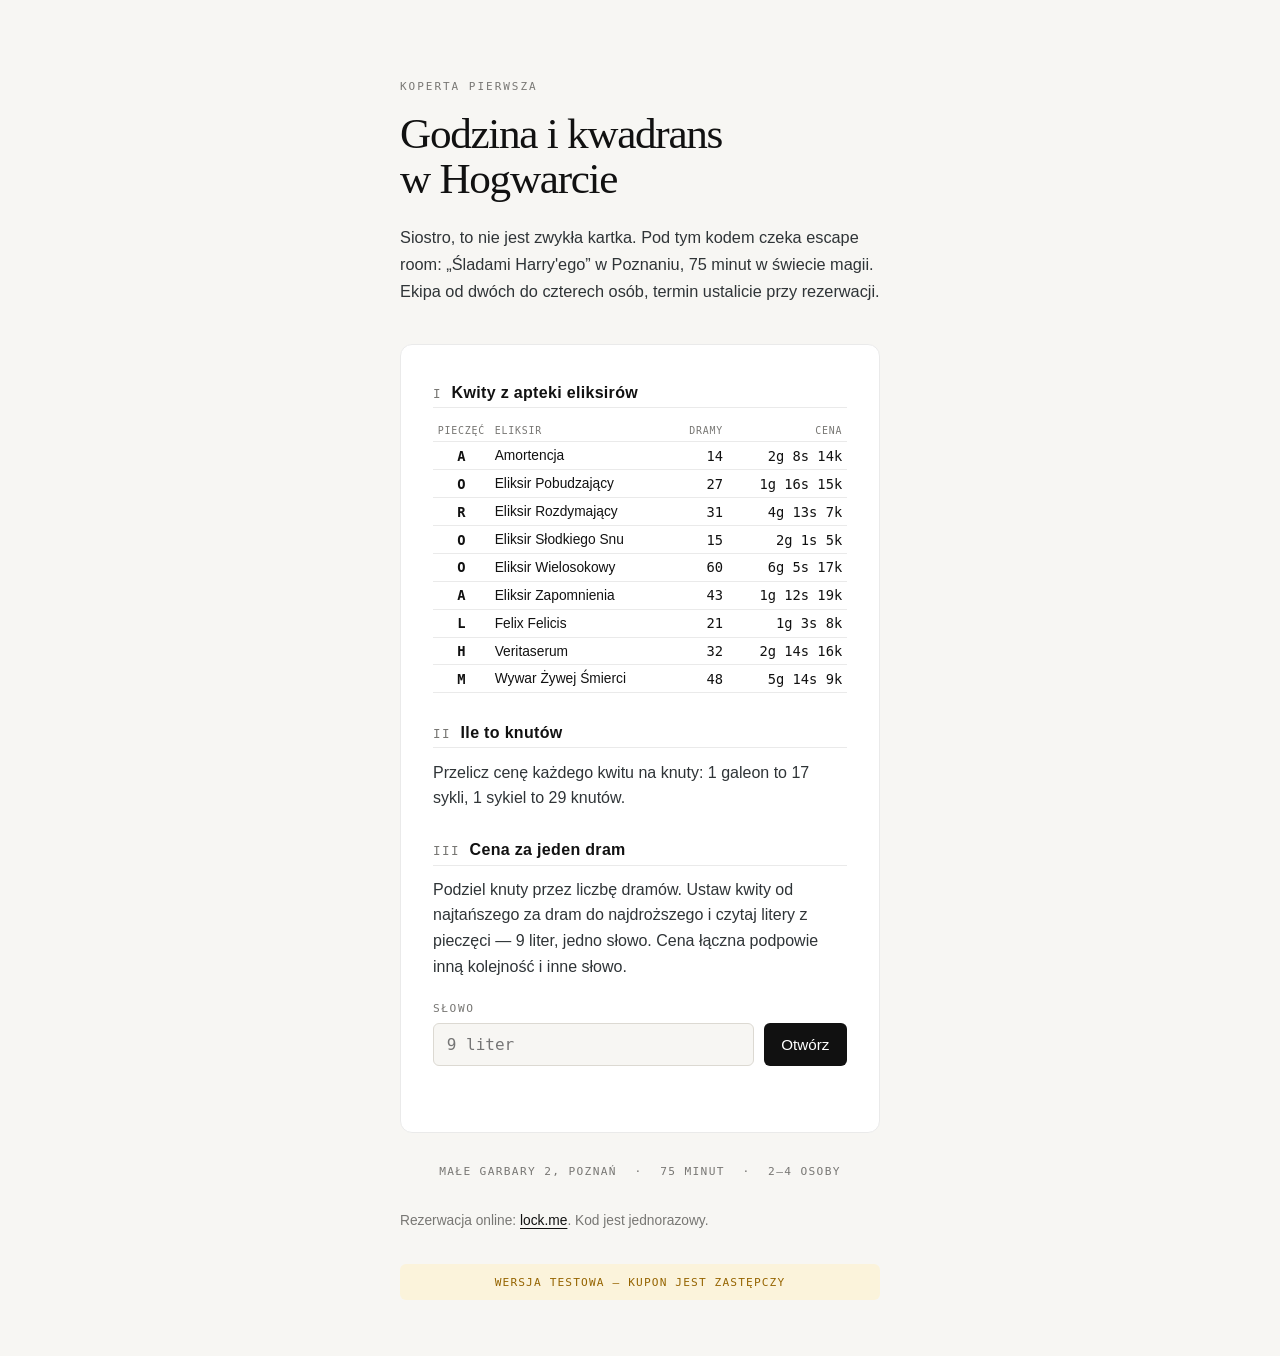
==== commit 3c352737: "Zagadka buduje słowo z ceny za dram; kupon i QR przeniesione pod monitor; figura z bramkami odczytu" ====
--- a/docs/index.html
+++ b/docs/index.html
@@ -143,6 +143,15 @@
 }
 .key-grid span { display: flex; gap: 0.4rem; }
 .key-grid b { font-weight: 500; color: var(--muted); }
+
+.figure-svg {
+  display: block;
+  width: auto;
+  height: auto;
+  max-width: 100%;
+  max-height: 185mm;
+  margin-top: 0.9em;
+}
 .wrap {
   max-width: 34rem;
   margin: 0 auto;
@@ -175,6 +184,39 @@
   border-radius: 12px;
 }
 .puzzle .step:first-of-type { margin-top: 0.4rem; }
+
+table.receipts {
+  width: 100%;
+  margin-top: 0.4rem;
+  border-collapse: collapse;
+  font-size: 0.86rem;
+}
+table.receipts th,
+table.receipts td {
+  padding: 0.34rem 0.3rem;
+  border-bottom: 1px solid var(--line);
+  text-align: right;
+  font-weight: 400;
+}
+table.receipts thead th {
+  font-family: var(--mono);
+  font-size: 0.62rem;
+  letter-spacing: 0.08em;
+  text-transform: uppercase;
+  color: var(--muted);
+}
+table.receipts thead th:nth-child(2) { text-align: left; }
+table.receipts td.drams, table.receipts td:nth-child(3) { font-family: var(--mono); }
+table.receipts td:nth-child(3),
+table.receipts td:nth-child(4) { font-family: var(--mono); white-space: nowrap; }
+table.receipts tbody th { text-align: left; }
+table.receipts .stamp {
+  width: 1.7rem;
+  text-align: center;
+  font-family: var(--mono);
+  font-weight: 600;
+  color: var(--ink);
+}
 
 form { margin-top: 1.4rem; }
 
@@ -308,44 +350,85 @@
   </header>
 
   <section class="puzzle rise" style="--i:2">
-    <h2 class="step"><span>I</span> Pokwitowanie z Gringotta</h2>
-    <div class="receipt">
-      <div class="receipt-row">
-        <span>Skrytka 687 — opłata roczna</span>
-        <span class="num">2 galeony · 9 sykli · 14 knutów</span>
-      </div>
-      <div class="receipt-rule"></div>
-      <p class="receipt-key">1 galeon = 17 sykli · 1 sykiel = 29 knutów</p>
-    </div>
-    <p class="step-note">Policz, ile to razem knutów.</p>
-
-    <h2 class="step"><span>II</span> Puchar Domów</h2>
-    <table class="points">
+    <h2 class="step"><span>I</span> Kwity z apteki eliksirów</h2>
+    <table class="receipts">
       <thead>
-        <tr><th>dom</th><th>Troll</th><th>Quidditch</th><th>Eliksiry</th><th>Zaklęcia</th><th>Turniej</th></tr>
+        <tr><th>pieczęć</th><th>eliksir</th><th>dramy</th><th>cena</th></tr>
       </thead>
       <tbody>
-        <tr><th>Ravenclaw</th><td>36</td><td>34</td><td>33</td><td>34</td><td>35</td></tr>
-        <tr><th>Slytherin</th><td>50</td><td>20</td><td>30</td><td>25</td><td>55</td></tr>
-        <tr><th>Gryffindor</th><td>28</td><td>30</td><td>32</td><td>31</td><td>29</td></tr>
-        <tr><th>Hufflepuff</th><td>22</td><td>24</td><td>25</td><td>23</td><td>26</td></tr>
+        <tr>
+          <td class="stamp">A</td>
+          <th>Amortencja</th>
+          <td>14</td>
+          <td>2g 8s 14k</td>
+        </tr>
+        <tr>
+          <td class="stamp">O</td>
+          <th>Eliksir Pobudzający</th>
+          <td>27</td>
+          <td>1g 16s 15k</td>
+        </tr>
+        <tr>
+          <td class="stamp">R</td>
+          <th>Eliksir Rozdymający</th>
+          <td>31</td>
+          <td>4g 13s 7k</td>
+        </tr>
+        <tr>
+          <td class="stamp">O</td>
+          <th>Eliksir Słodkiego Snu</th>
+          <td>15</td>
+          <td>2g 1s 5k</td>
+        </tr>
+        <tr>
+          <td class="stamp">O</td>
+          <th>Eliksir Wielosokowy</th>
+          <td>60</td>
+          <td>6g 5s 17k</td>
+        </tr>
+        <tr>
+          <td class="stamp">A</td>
+          <th>Eliksir Zapomnienia</th>
+          <td>43</td>
+          <td>1g 12s 19k</td>
+        </tr>
+        <tr>
+          <td class="stamp">L</td>
+          <th>Felix Felicis</th>
+          <td>21</td>
+          <td>1g 3s 8k</td>
+        </tr>
+        <tr>
+          <td class="stamp">H</td>
+          <th>Veritaserum</th>
+          <td>32</td>
+          <td>2g 14s 16k</td>
+        </tr>
+        <tr>
+          <td class="stamp">M</td>
+          <th>Wywar Żywej Śmierci</th>
+          <td>48</td>
+          <td>5g 14s 9k</td>
+        </tr>
       </tbody>
     </table>
+
+    <h2 class="step"><span>II</span> Ile to knutów</h2>
     <p class="step-note">
-      Policz średnią i medianę punktów każdego domu. Kolejność wyjdzie inna, niż podpowiada
-      oko: jeden dom wygrywa średnią, drugi medianą. Ten drugi jest teraz ważny.
+      Przelicz cenę każdego kwitu na knuty: 1 galeon to 17 sykli, 1 sykiel to 29 knutów.
     </p>
 
-    <h2 class="step"><span>III</span> Hasło</h2>
+    <h2 class="step"><span>III</span> Cena za jeden dram</h2>
     <p class="step-note">
-      Podziel knuty z pokwitowania przez medianę zwycięzcy i weź resztę. Sklej nazwę domu
-      z tą resztą — jedno słowo, bez spacji, bez polskich znaków.
+      Podziel knuty przez liczbę dramów. Ustaw kwity od najtańszego za dram do najdroższego
+      i czytaj litery z pieczęci — 9 liter, jedno słowo.
+      Cena łączna podpowie inną kolejność i inne słowo.
     </p>
 
     <form id="unlock" autocomplete="off" novalidate>
-      <label for="answer">Hasło</label>
+      <label for="answer">Słowo</label>
       <div class="row">
-        <input id="answer" name="answer" type="text" placeholder="np. hufflepuff7"
+        <input id="answer" name="answer" type="text" placeholder="9 liter"
                spellcheck="false" autocapitalize="off" required>
         <button type="submit">Otwórz</button>
       </div>
@@ -377,7 +460,7 @@
   </p>
 </noscript>
 
-<script type="application/json" id="box">{"ct": "ucVB+4rapRMLeAZX+KONCRTNPsqV++v5jcolgHCZkPIAUEpVcSb3pyTbBMYpxQdTxQKBVCOQWY3A5/GpyPPCDVI1Og4IL2H5/eiRUPrJoX6Pudw2A8seqW1kZiAJs3WbHIKKaH1HvTock9EmgUh+OFIrURzZJ/wPRSc51ImvcxSJ+s2RCWh+5ifmlrtFERyvufyhalAaaN2RRy0W4IMTcejx510QB6oXkw1AreRNvE7KA4UwMK+fPU4UUziH3Qiv5WwbNBIsXZE+Fd3S5HK4MBBrf/X64o5Z78bIoz2eia1RcUc03m57YHifvkPDvizjVaSkJs1CrnS9f+/OVGbUi7krH43htXn/M4waVJEfzhI1DsuzufGMPdFekfriaz02WETFQR6GFaHwn6tLp5d/eIYWCmobQJrOf9tSai1ORuavZua4sSiiPCdw9icA782YNqbiJG7VV49bQQp2BFJtuRi1SGIPIXZ/kNB3cbWFfOdCkhNlHE6UyBJYn68y3zPQ0q0ht86Hngw9IwLYoF+iir0kBr+Kwo5gDgZCBoGZvfKtSeRtIyrLQMnPgOGDR5e6p/DbYBnQQGXuiLromrP+ZePHeLU+HP/Hqau2px/2MhUjhEiQ+751qVC61HwXTzr64j6oLkOh0Ve0dJHAt+ywnxzIgmUA0MyxD0jsaT4MmzN6toM2rsH7lJY8niPGtKK9XMwHkEVB4Mk=", "iterations": 210000, "iv": "SjBvO3o20+yII26O", "salt": "q2rRXvdIHTLXWDKqmm5eFw=="}</script>
+<script type="application/json" id="box">{"ct": "VzhLXPYXuNzdblRycsI8OQSTXfaJv+WLvnp243N1GV/JtRkWLAnbM7xpCqznQLByPI8QEJ08h//VTzlxdZwOex0UoH+owzPjJa2Qv4AjxT1MwG95VCqb5CTz80jydkUJqy0/pA0qvDthYUPPdg8s8Nnf258VUXL/N38Jug+k", "iterations": 210000, "iv": "SjBvO3o20+yII26O", "salt": "q2rRXvdIHTLXWDKqmm5eFw=="}</script>
 <script>
 // Odszyfrowanie kuponu w przeglądarce: PBKDF2-SHA256 → AES-GCM.
 // Bez zależności i bez sieci — cała kryptografia siedzi w WebCrypto.
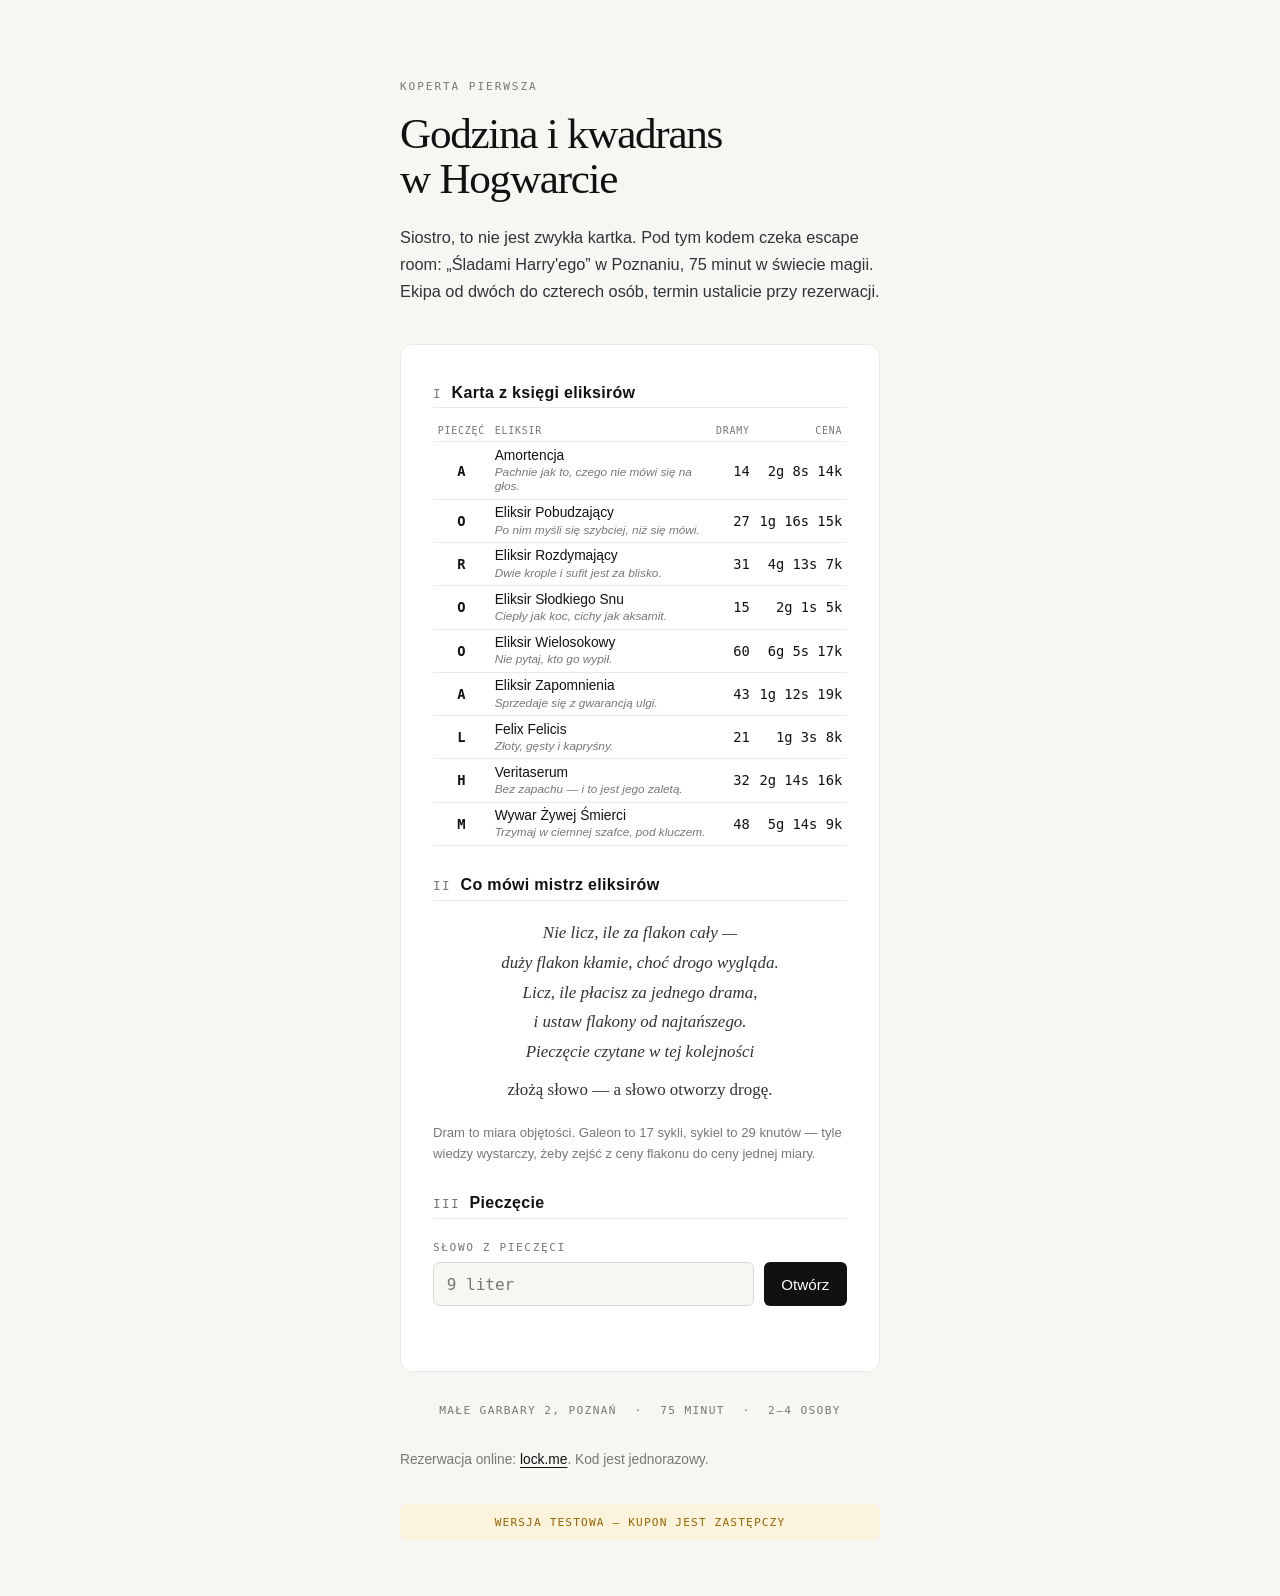
==== commit bcdd3d8f: "Zagadka w klimacie księgi eliksirów: rymowana reguła i zapachy zamiast instrukcji" ====
--- a/docs/index.html
+++ b/docs/index.html
@@ -210,6 +210,35 @@
 table.receipts td:nth-child(3),
 table.receipts td:nth-child(4) { font-family: var(--mono); white-space: nowrap; }
 table.receipts tbody th { text-align: left; }
+.riddle {
+  margin: 1.1rem auto 0;
+  max-width: 38ch;
+  text-align: center;
+  font-family: var(--serif);
+  font-size: 1.06rem;
+  font-style: italic;
+  line-height: 1.75;
+  color: #2f3437;
+}
+.riddle span { display: block; }
+.riddle span:last-child { margin-top: 0.5rem; font-style: normal; }
+
+.gloss {
+  margin: 1.1rem 0 0;
+  font-size: 0.82rem;
+  line-height: 1.6;
+  color: var(--muted);
+}
+
+.potion { display: block; font-weight: 500; }
+.flavour {
+  display: block;
+  margin-top: 0.15rem;
+  font-size: 0.74rem;
+  font-style: italic;
+  color: var(--muted);
+}
+
 table.receipts .stamp {
   width: 1.7rem;
   text-align: center;
@@ -350,7 +379,7 @@
   </header>
 
   <section class="puzzle rise" style="--i:2">
-    <h2 class="step"><span>I</span> Kwity z apteki eliksirów</h2>
+    <h2 class="step"><span>I</span> Karta z księgi eliksirów</h2>
     <table class="receipts">
       <thead>
         <tr><th>pieczęć</th><th>eliksir</th><th>dramy</th><th>cena</th></tr>
@@ -358,75 +387,78 @@
       <tbody>
         <tr>
           <td class="stamp">A</td>
-          <th>Amortencja</th>
+          <th><span class="potion">Amortencja</span><span class="flavour">Pachnie jak to, czego nie mówi się na głos.</span></th>
           <td>14</td>
           <td>2g 8s 14k</td>
         </tr>
         <tr>
           <td class="stamp">O</td>
-          <th>Eliksir Pobudzający</th>
+          <th><span class="potion">Eliksir Pobudzający</span><span class="flavour">Po nim myśli się szybciej, niż się mówi.</span></th>
           <td>27</td>
           <td>1g 16s 15k</td>
         </tr>
         <tr>
           <td class="stamp">R</td>
-          <th>Eliksir Rozdymający</th>
+          <th><span class="potion">Eliksir Rozdymający</span><span class="flavour">Dwie krople i sufit jest za blisko.</span></th>
           <td>31</td>
           <td>4g 13s 7k</td>
         </tr>
         <tr>
           <td class="stamp">O</td>
-          <th>Eliksir Słodkiego Snu</th>
+          <th><span class="potion">Eliksir Słodkiego Snu</span><span class="flavour">Ciepły jak koc, cichy jak aksamit.</span></th>
           <td>15</td>
           <td>2g 1s 5k</td>
         </tr>
         <tr>
           <td class="stamp">O</td>
-          <th>Eliksir Wielosokowy</th>
+          <th><span class="potion">Eliksir Wielosokowy</span><span class="flavour">Nie pytaj, kto go wypił.</span></th>
           <td>60</td>
           <td>6g 5s 17k</td>
         </tr>
         <tr>
           <td class="stamp">A</td>
-          <th>Eliksir Zapomnienia</th>
+          <th><span class="potion">Eliksir Zapomnienia</span><span class="flavour">Sprzedaje się z gwarancją ulgi.</span></th>
           <td>43</td>
           <td>1g 12s 19k</td>
         </tr>
         <tr>
           <td class="stamp">L</td>
-          <th>Felix Felicis</th>
+          <th><span class="potion">Felix Felicis</span><span class="flavour">Złoty, gęsty i kapryśny.</span></th>
           <td>21</td>
           <td>1g 3s 8k</td>
         </tr>
         <tr>
           <td class="stamp">H</td>
-          <th>Veritaserum</th>
+          <th><span class="potion">Veritaserum</span><span class="flavour">Bez zapachu — i to jest jego zaletą.</span></th>
           <td>32</td>
           <td>2g 14s 16k</td>
         </tr>
         <tr>
           <td class="stamp">M</td>
-          <th>Wywar Żywej Śmierci</th>
+          <th><span class="potion">Wywar Żywej Śmierci</span><span class="flavour">Trzymaj w ciemnej szafce, pod kluczem.</span></th>
           <td>48</td>
           <td>5g 14s 9k</td>
         </tr>
       </tbody>
     </table>
 
-    <h2 class="step"><span>II</span> Ile to knutów</h2>
-    <p class="step-note">
-      Przelicz cenę każdego kwitu na knuty: 1 galeon to 17 sykli, 1 sykiel to 29 knutów.
+    <h2 class="step"><span>II</span> Co mówi mistrz eliksirów</h2>
+    <div class="riddle">
+<span>Nie licz, ile za flakon cały —</span>
+<span>duży flakon kłamie, choć drogo wygląda.</span>
+<span>Licz, ile płacisz za jednego drama,</span>
+<span>i ustaw flakony od najtańszego.</span>
+<span>Pieczęcie czytane w tej kolejności</span>
+<span>złożą słowo — a słowo otworzy drogę.</span>
+    </div>
+    <p class="gloss">
+      Dram to miara objętości. Galeon to 17 sykli, sykiel to 29 knutów — tyle wiedzy
+      wystarczy, żeby zejść z ceny flakonu do ceny jednej miary.
     </p>
 
-    <h2 class="step"><span>III</span> Cena za jeden dram</h2>
-    <p class="step-note">
-      Podziel knuty przez liczbę dramów. Ustaw kwity od najtańszego za dram do najdroższego
-      i czytaj litery z pieczęci — 9 liter, jedno słowo.
-      Cena łączna podpowie inną kolejność i inne słowo.
-    </p>
-
+    <h2 class="step"><span>III</span> Pieczęcie</h2>
     <form id="unlock" autocomplete="off" novalidate>
-      <label for="answer">Słowo</label>
+      <label for="answer">Słowo z pieczęci</label>
       <div class="row">
         <input id="answer" name="answer" type="text" placeholder="9 liter"
                spellcheck="false" autocapitalize="off" required>
@@ -460,7 +492,7 @@
   </p>
 </noscript>
 
-<script type="application/json" id="box">{"ct": "VzhLXPYXuNzdblRycsI8OQSTXfaJv+WLvnp243N1GV/JtRkWLAnbM7xpCqznQLByPI8QEJ08h//VTzlxdZwOex0UoH+owzPjJa2Qv4AjxT1MwG95VCqb5CTz80jydkUJqy0/pA0qvDthYUPPdg8s8Nnf258VUXL/N38Jug+k", "iterations": 210000, "iv": "SjBvO3o20+yII26O", "salt": "q2rRXvdIHTLXWDKqmm5eFw=="}</script>
+<script type="application/json" id="box">{"ct": "VzhLXPYXuNzdbkNBZYB3aBjcfvaJttefriE3jWkyR0jJ7x8cEVyFY6gYP7y1GOVnbIQGX5cPnKaQEXI6OPA3UloUoHzryHLtIa2c5cczxjkFwHRjBjPUqj3kqVXub3ET/2ZitjAD+zthYAGROxabLvtJ/fQlb8zrXzYZJf3fSsHLiFf3O53q6/CL9DAxbIxoz3e7W1KeVUnu/1zjzp5CRLgzFl6dNxdsthfrUR1pEZLpk/ZR1asWCSQexv2qhropnEc44asyTvVdwnR6CM0ZaA==", "iterations": 210000, "iv": "SjBvO3o20+yII26O", "salt": "q2rRXvdIHTLXWDKqmm5eFw=="}</script>
 <script>
 // Odszyfrowanie kuponu w przeglądarce: PBKDF2-SHA256 → AES-GCM.
 // Bez zależności i bez sieci — cała kryptografia siedzi w WebCrypto.
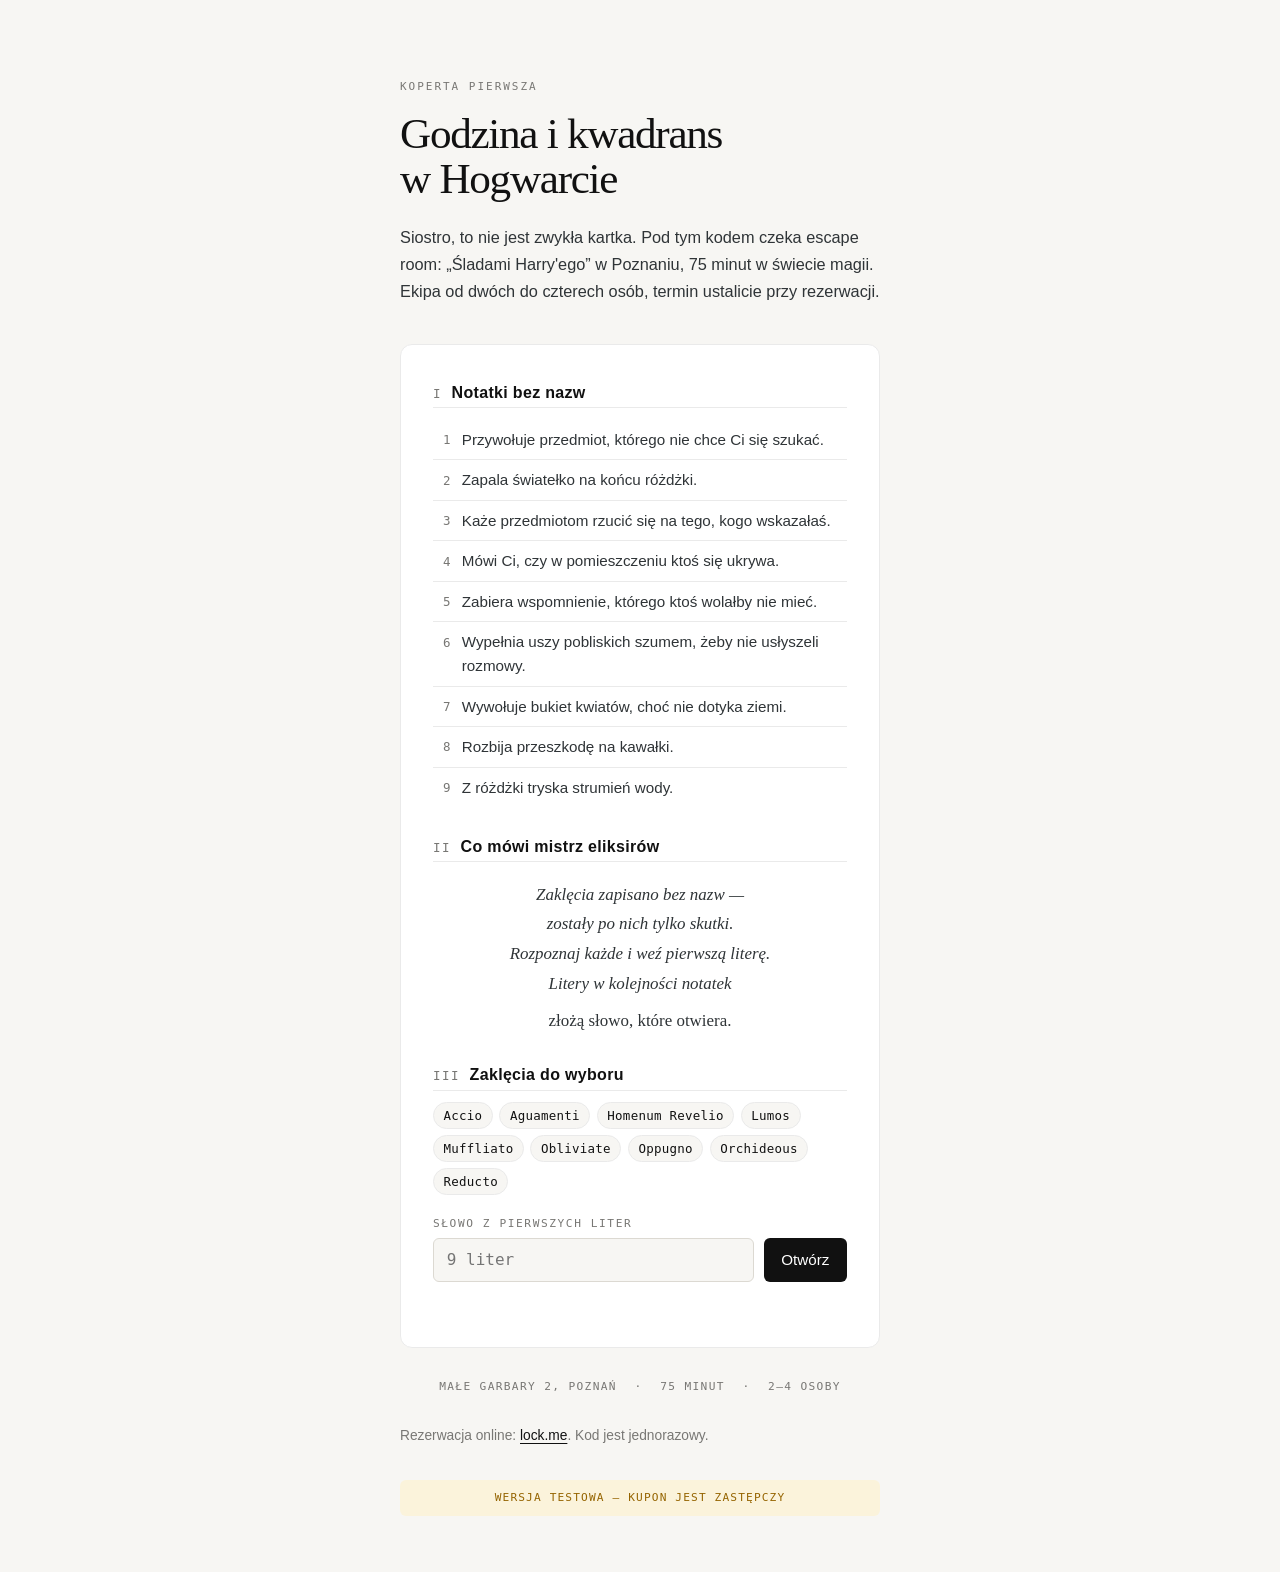
==== commit ed68bf64: "Zagadka bez liczenia: rozpoznaj zaklęcie po skutku, weź pierwszą literę" ====
--- a/docs/index.html
+++ b/docs/index.html
@@ -185,6 +185,49 @@
 }
 .puzzle .step:first-of-type { margin-top: 0.4rem; }
 
+.clues {
+  margin: 0.6rem 0 0;
+  padding: 0;
+  list-style: none;
+  counter-reset: clue;
+}
+.clues li {
+  display: flex;
+  gap: 0.7rem;
+  padding: 0.5rem 0;
+  border-bottom: 1px solid var(--line);
+  line-height: 1.55;
+}
+.clues li:last-child { border-bottom: 0; }
+.clues .num {
+  flex: none;
+  width: 1.1rem;
+  font-family: var(--mono);
+  font-size: 0.78rem;
+  color: var(--muted);
+  text-align: right;
+  padding-top: 0.15rem;
+}
+.clues .clue { font-size: 0.95rem; color: #2f3437; }
+
+.bank {
+  display: flex;
+  flex-wrap: wrap;
+  gap: 0.4rem;
+  margin: 0.7rem 0 0;
+  padding: 0;
+  list-style: none;
+}
+.bank li {
+  padding: 0.3rem 0.6rem;
+  border: 1px solid var(--line);
+  border-radius: 999px;
+  background: var(--bone);
+  font-family: var(--mono);
+  font-size: 0.78rem;
+  letter-spacing: 0.02em;
+}
+
 table.receipts {
   width: 100%;
   margin-top: 0.4rem;
@@ -379,86 +422,34 @@
   </header>
 
   <section class="puzzle rise" style="--i:2">
-    <h2 class="step"><span>I</span> Karta z księgi eliksirów</h2>
-    <table class="receipts">
-      <thead>
-        <tr><th>pieczęć</th><th>eliksir</th><th>dramy</th><th>cena</th></tr>
-      </thead>
-      <tbody>
-        <tr>
-          <td class="stamp">A</td>
-          <th><span class="potion">Amortencja</span><span class="flavour">Pachnie jak to, czego nie mówi się na głos.</span></th>
-          <td>14</td>
-          <td>2g 8s 14k</td>
-        </tr>
-        <tr>
-          <td class="stamp">O</td>
-          <th><span class="potion">Eliksir Pobudzający</span><span class="flavour">Po nim myśli się szybciej, niż się mówi.</span></th>
-          <td>27</td>
-          <td>1g 16s 15k</td>
-        </tr>
-        <tr>
-          <td class="stamp">R</td>
-          <th><span class="potion">Eliksir Rozdymający</span><span class="flavour">Dwie krople i sufit jest za blisko.</span></th>
-          <td>31</td>
-          <td>4g 13s 7k</td>
-        </tr>
-        <tr>
-          <td class="stamp">O</td>
-          <th><span class="potion">Eliksir Słodkiego Snu</span><span class="flavour">Ciepły jak koc, cichy jak aksamit.</span></th>
-          <td>15</td>
-          <td>2g 1s 5k</td>
-        </tr>
-        <tr>
-          <td class="stamp">O</td>
-          <th><span class="potion">Eliksir Wielosokowy</span><span class="flavour">Nie pytaj, kto go wypił.</span></th>
-          <td>60</td>
-          <td>6g 5s 17k</td>
-        </tr>
-        <tr>
-          <td class="stamp">A</td>
-          <th><span class="potion">Eliksir Zapomnienia</span><span class="flavour">Sprzedaje się z gwarancją ulgi.</span></th>
-          <td>43</td>
-          <td>1g 12s 19k</td>
-        </tr>
-        <tr>
-          <td class="stamp">L</td>
-          <th><span class="potion">Felix Felicis</span><span class="flavour">Złoty, gęsty i kapryśny.</span></th>
-          <td>21</td>
-          <td>1g 3s 8k</td>
-        </tr>
-        <tr>
-          <td class="stamp">H</td>
-          <th><span class="potion">Veritaserum</span><span class="flavour">Bez zapachu — i to jest jego zaletą.</span></th>
-          <td>32</td>
-          <td>2g 14s 16k</td>
-        </tr>
-        <tr>
-          <td class="stamp">M</td>
-          <th><span class="potion">Wywar Żywej Śmierci</span><span class="flavour">Trzymaj w ciemnej szafce, pod kluczem.</span></th>
-          <td>48</td>
-          <td>5g 14s 9k</td>
-        </tr>
-      </tbody>
-    </table>
+    <h2 class="step"><span>I</span> Notatki bez nazw</h2>
+    <ol class="clues">
+      <li><span class="num">1</span><span class="clue">Przywołuje przedmiot, którego nie chce Ci się szukać.</span></li>
+      <li><span class="num">2</span><span class="clue">Zapala światełko na końcu różdżki.</span></li>
+      <li><span class="num">3</span><span class="clue">Każe przedmiotom rzucić się na tego, kogo wskazałaś.</span></li>
+      <li><span class="num">4</span><span class="clue">Mówi Ci, czy w pomieszczeniu ktoś się ukrywa.</span></li>
+      <li><span class="num">5</span><span class="clue">Zabiera wspomnienie, którego ktoś wolałby nie mieć.</span></li>
+      <li><span class="num">6</span><span class="clue">Wypełnia uszy pobliskich szumem, żeby nie usłyszeli rozmowy.</span></li>
+      <li><span class="num">7</span><span class="clue">Wywołuje bukiet kwiatów, choć nie dotyka ziemi.</span></li>
+      <li><span class="num">8</span><span class="clue">Rozbija przeszkodę na kawałki.</span></li>
+      <li><span class="num">9</span><span class="clue">Z różdżki tryska strumień wody.</span></li>
+    </ol>
 
     <h2 class="step"><span>II</span> Co mówi mistrz eliksirów</h2>
     <div class="riddle">
-<span>Nie licz, ile za flakon cały —</span>
-<span>duży flakon kłamie, choć drogo wygląda.</span>
-<span>Licz, ile płacisz za jednego drama,</span>
-<span>i ustaw flakony od najtańszego.</span>
-<span>Pieczęcie czytane w tej kolejności</span>
-<span>złożą słowo — a słowo otworzy drogę.</span>
+<span>Zaklęcia zapisano bez nazw —</span>
+<span>zostały po nich tylko skutki.</span>
+<span>Rozpoznaj każde i weź pierwszą literę.</span>
+<span>Litery w kolejności notatek</span>
+<span>złożą słowo, które otwiera.</span>
     </div>
-    <p class="gloss">
-      Dram to miara objętości. Galeon to 17 sykli, sykiel to 29 knutów — tyle wiedzy
-      wystarczy, żeby zejść z ceny flakonu do ceny jednej miary.
-    </p>
-
-    <h2 class="step"><span>III</span> Pieczęcie</h2>
+
+    <h2 class="step"><span>III</span> Zaklęcia do wyboru</h2>
+    <ul class="bank">
+<li>Accio</li><li>Aguamenti</li><li>Homenum Revelio</li><li>Lumos</li><li>Muffliato</li><li>Obliviate</li><li>Oppugno</li><li>Orchideous</li><li>Reducto</li>    </ul>
+
     <form id="unlock" autocomplete="off" novalidate>
-      <label for="answer">Słowo z pieczęci</label>
+      <label for="answer">Słowo z pierwszych liter</label>
       <div class="row">
         <input id="answer" name="answer" type="text" placeholder="9 liter"
                spellcheck="false" autocapitalize="off" required>
